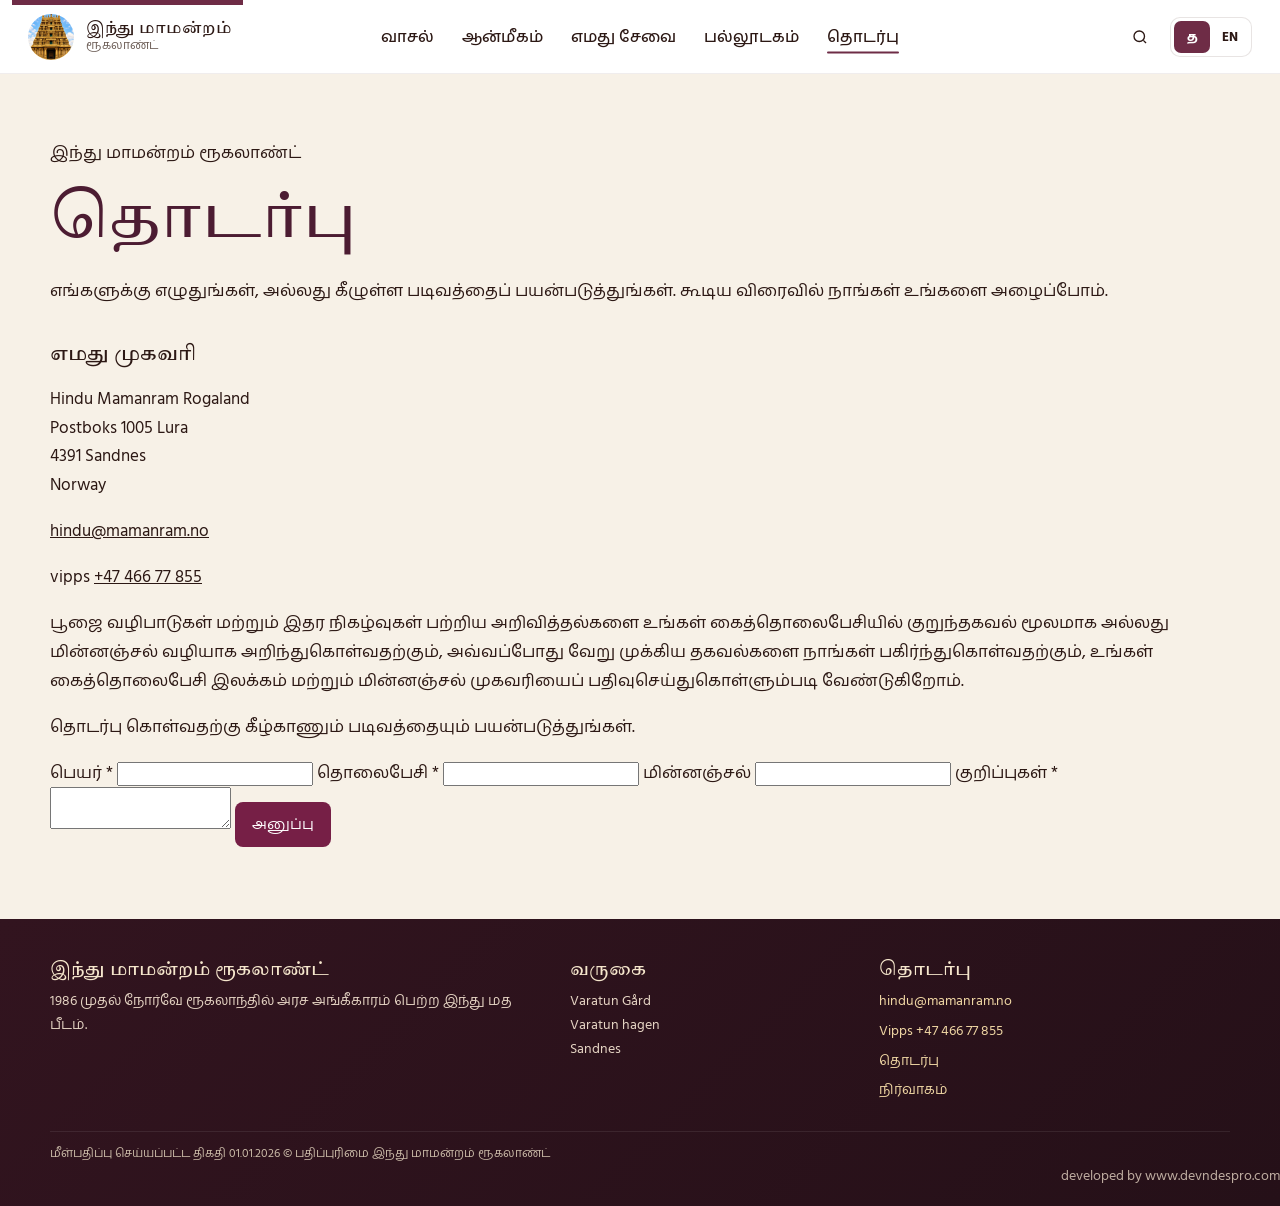
==== contact.html @ aadfe9b1 "Initial Hindu Mamanram website" ====
<!DOCTYPE html>
<html lang="ta">
<head>
  <meta charset="utf-8">
  <meta name="viewport" content="width=device-width, initial-scale=1">
  <title>தொடர்பு — இந்து மாமன்றம் ரூகலாண்ட்</title>
  <link rel="icon" href="assets/favicon.svg" type="image/svg+xml">
  <link rel="preconnect" href="https://fonts.googleapis.com">
  <link rel="preconnect" href="https://fonts.gstatic.com" crossorigin>
  <link href="https://fonts.googleapis.com/css2?family=Cormorant+Garamond:wght@500;600&family=Hind+Madurai:wght@400;500;600&family=Tiro+Tamil&display=swap" rel="stylesheet">
  <link rel="stylesheet" href="css/styles.css">
</head>
<body data-page="contact" data-title-ta="தொடர்பு — இந்து மாமன்றம் ரூகலாண்ட்" data-title-en="Contact — Hindu Mamanram Rogaland">
  <header id="site-header"></header>
  <main id="main">
    <div class="wrap page-hero">
      <p class="eyebrow" data-i18n="contact.eyebrow">இந்து மாமன்றம் ரூகலாண்ட்</p>
      <h1 data-i18n="contact.title">தொடர்பு</h1>
      <p class="lede" data-i18n="contact.lead">எங்களுக்கு எழுதுங்கள், அல்லது கீழுள்ள படிவத்தைப் பயன்படுத்துங்கள். கூடிய விரைவில் நாங்கள் உங்களை அழைப்போம்.</p>
    </div>
    <div class="wrap page-body">
      <div class="grid-2">
        <div>
          <article class="card">
            <h3 data-i18n="contact.address">எமது முகவரி</h3>
            <p>Hindu Mamanram Rogaland<br>Postboks 1005 Lura<br>4391 Sandnes<br>Norway</p>
            <p><a href="mailto:hindu@mamanram.no">hindu@mamanram.no</a></p>
            <p class="vipps-pay">
              <span class="vipps-logo" aria-hidden="true">vipps</span>
              <a class="vipps-num" href="tel:+4746677855">+47 466 77 855</a>
            </p>
          </article>
          <p data-i18n="contact.note">பூஜை வழிபாடுகள் மற்றும் இதர நிகழ்வுகள் பற்றிய அறிவித்தல்களை உங்கள் கைத்தொலைபேசியில் குறுந்தகவல் மூலமாக அல்லது மின்னஞ்சல் வழியாக அறிந்துகொள்வதற்கும், அவ்வப்போது வேறு முக்கிய தகவல்களை நாங்கள் பகிர்ந்துகொள்வதற்கும், உங்கள் கைத்தொலைபேசி இலக்கம் மற்றும் மின்னஞ்சல் முகவரியைப் பதிவுசெய்துகொள்ளும்படி வேண்டுகிறோம்.</p>
        </div>
        <div>
          <form class="contact-form" id="contact-form">
            <p data-i18n="contact.form">தொடர்பு கொள்வதற்கு கீழ்காணும் படிவத்தையும் பயன்படுத்துங்கள்.</p>
            <label for="c-name"><span data-i18n="contact.name">பெயர்</span> <span class="req">*</span></label>
            <input id="c-name" name="entry.1771416670" required autocomplete="name">
            <label for="c-phone"><span data-i18n="contact.phone">தொலைபேசி</span> <span class="req">*</span></label>
            <input id="c-phone" name="entry.1955140266" type="tel" required autocomplete="tel">
            <label for="c-email"><span data-i18n="contact.email">மின்னஞ்சல்</span></label>
            <input id="c-email" name="entry.661581145" type="email" autocomplete="email">
            <label for="c-remarks"><span data-i18n="contact.remarks">குறிப்புகள்</span> <span class="req">*</span></label>
            <textarea id="c-remarks" name="entry.252900192" required></textarea>
            <button class="btn btn-primary" type="submit"><span data-i18n="contact.send">அனுப்பு</span></button>
            <p class="form-ok" id="form-ok" hidden data-i18n="contact.sent">உங்கள் செய்தி அனுப்பப்பட்டது. கூடிய விரைவில் நாங்கள் உங்களை அழைப்போம்.</p>
          </form>
        </div>
      </div>
    </div>
  </main>
  <footer id="site-footer"></footer>
  <script src="js/main.js"></script>
  <script>
    document.getElementById("contact-form").addEventListener("submit", function (event) {
      event.preventDefault();
      const form = event.currentTarget;
      const body = new FormData(form);
      fetch("https://docs.google.com/forms/d/e/1FAIpQLScVyUdkLOhVoB86YdDqk-hXfXz9TtaJqx6OmEXotbgEmanQEQ/formResponse", {
        method: "POST",
        mode: "no-cors",
        body: body
      }).then(function () {
        form.reset();
        document.getElementById("form-ok").hidden = false;
      });
    });
  </script>
</body>
</html>
---- css/styles.css ----
:root {
  --cream: #f7f1e7;
  --cream-deep: #ebe3d4;
  --paper: #fffdf8;
  --ink: #2c1814;
  --muted: #6a5b54;
  --maroon: #6e2c46;
  --maroon-deep: #4c1c32;
  --gold: #c6a15a;
  --gold-soft: #ead7a4;
  --line: rgba(68, 36, 28, 0.12);
  --shadow: 0 28px 70px rgba(62, 22, 40, 0.16);
  --header: 74px;
  --serif: "Tiro Tamil", "Nirmala UI", serif;
  --sans: "Hind Madurai", "Nirmala UI", "Segoe UI", sans-serif;
  --latin: "Cormorant Garamond", Georgia, serif;
  --max: 1180px;
}
* { box-sizing: border-box; }
html { scroll-behavior: smooth; }
body {
  margin: 0;
  color: var(--ink);
  background: var(--cream);
  font-family: var(--sans);
  font-size: 17px;
  line-height: 1.7;
}
img, svg { display: block; max-width: 100%; }
a { color: inherit; }
button, input, textarea, select { font-family: inherit; }
.skip { position: absolute; left: 12px; top: -40px; background: var(--maroon); color: #fff; padding: 8px 12px; z-index: 20; }
.skip:focus { top: 12px; }
.site-header {
  position: sticky;
  top: 0;
  z-index: 30;
  height: var(--header);
  display: flex;
  align-items: center;
  justify-content: space-between;
  gap: 20px;
  padding: 0 28px;
  background: #fff;
  border-bottom: 1px solid rgba(68, 36, 28, 0.08);
}
.brand { display: flex; align-items: center; gap: 12px; text-decoration: none; min-width: 180px; }
.brand-mark { width: 46px; height: 46px; flex: 0 0 46px; border-radius: 50%; object-fit: cover; object-position: center; }
.brand-text { display: flex; flex-direction: column; line-height: 1.15; }
.brand-text strong { font-family: var(--serif); font-size: 16px; font-weight: 400; }
.brand-text small { color: var(--muted); font-size: 12px; }
.nav {
  position: absolute;
  left: 50%;
  top: 50%;
  transform: translate(-50%, -50%);
  display: flex;
  align-items: center;
  gap: 4px;
}
.nav-item { position: relative; }
.nav-link, .nav-parent {
  appearance: none;
  border: 0;
  background: transparent;
  color: var(--ink);
  text-decoration: none;
  font-size: 15.5px;
  font-weight: 500;
  padding: 10px 12px;
  cursor: pointer;
  position: relative;
  white-space: nowrap;
}
.nav-link.is-active::after, .nav-parent.is-active::after {
  content: "";
  position: absolute;
  left: 12px;
  right: 12px;
  bottom: 4px;
  height: 2px;
  background: var(--maroon);
  border-radius: 2px;
}
.menu {
  display: none;
  position: absolute;
  top: calc(100% - 4px);
  left: 0;
  min-width: 220px;
  padding: 8px;
  background: #fff;
  border: 1px solid var(--line);
  border-radius: 14px;
  box-shadow: var(--shadow);
  z-index: 5;
}
.nav-item:hover .menu, .nav-item:focus-within .menu { display: block; }
.menu a, .menu span { display: block; padding: 8px 12px; border-radius: 8px; text-decoration: none; font-size: 14.5px; color: var(--ink); }
.menu a:hover { background: var(--cream-deep); }
.menu .group-label { color: var(--muted); font-size: 12px; }
.header-tools { display: flex; align-items: center; gap: 10px; }
.icon-btn, .nav-toggle, .lang button { border: 0; background: transparent; color: var(--ink); cursor: pointer; }
.icon-btn, .nav-toggle { width: 40px; height: 40px; border-radius: 10px; display: grid; place-items: center; }
.nav-toggle { display: none; }
.lang { display: flex; align-items: center; gap: 2px; padding: 3px; border: 1px solid var(--line); border-radius: 10px; background: #fff; }
.lang button { min-width: 36px; height: 32px; border-radius: 7px; font-size: 13px; font-weight: 700; }
.lang button.is-active { background: var(--maroon); color: #fff; }
.wrap { width: min(var(--max), calc(100% - 48px)); margin: 0 auto; }
h1, h2, h3 { font-family: var(--serif); font-weight: 400; line-height: 1.25; margin: 0; }
.site-footer { background: #3a1524; color: #f6efe6; padding: 42px 0 18px; }
.foot-grid { display: grid; grid-template-columns: 1.4fr 0.8fr 1fr; gap: 28px; }
.site-footer a { color: #f0d7a4; text-decoration: none; }
.site-footer h3 { font-size: 18px; margin-bottom: 8px; color: #fff; }
.site-footer p { margin: 0; color: #e6d5c4; font-size: 14px; }
.site-footer ul { list-style: none; margin: 0; padding: 0; }
.site-footer li { margin: 6px 0; font-size: 14px; }
.legal { margin-top: 22px; padding-top: 12px; border-top: 1px solid rgba(255,255,255,.08); color: #cbbba8; font-size: 12px; }
.credit { margin: 8px 0 0; text-align: right; font-size: 11px; color: rgba(240, 215, 164, .7); }
.credit a { color: inherit; }
.page-hero { padding: 48px 0 8px; }
.page-hero h1 { font-size: clamp(36px, 5vw, 60px); color: var(--maroon-deep); }
.page-body { padding: 12px 0 72px; }
.btn { display: inline-flex; align-items: center; gap: 8px; text-decoration: none; border-radius: 8px; padding: 11px 16px; border: 1px solid transparent; font-size: 15px; cursor: pointer; }
.btn-primary { background: #761f46; color: #fff; }
.btn-ghost { background: #fff; border-color: #ddd4c6; color: var(--ink); }
.text-link { color: var(--maroon); }
.desk-block { background: var(--paper); border: 1px solid var(--line); border-radius: 18px; padding: 18px; margin: 0 0 16px; }
.note { color: var(--maroon-deep); }
.search-dialog { position: fixed; inset: 0; background: rgba(32,16,22,.45); display: none; z-index: 40; }
.search-dialog.is-open { display: flex; }
@media (max-width: 980px) {
  .nav-toggle { display: grid; }
  .nav { display: none; position: absolute; transform: none; top: var(--header); left: 0; right: 0; flex-direction: column; align-items: stretch; background: #fff; padding: 8px 16px 16px; }
  .nav.is-open { display: flex; }
  .menu { position: static; box-shadow: none; display: none; }
  .nav-item.is-open .menu { display: block; }
  .foot-grid { grid-template-columns: 1fr; }
}

/* =========================================================
   HOME PAGE UX V2
   ========================================================= */

body[data-page="home"] {
  background:
    radial-gradient(
      900px 480px at 12% 5%,
      rgba(198, 161, 90, 0.12),
      transparent 65%
    ),
    #f7f1e8;
}


/* =========================================================
   HERO
   ========================================================= */

body[data-page="home"] .home-hero {
  min-height: 0;
  padding-top: 44px;
  padding-bottom: 30px;

  grid-template-columns:
    minmax(0, 1.08fr)
    minmax(340px, .92fr);

  gap: 64px;
  align-items: center;
}


/* watermark */

body[data-page="home"] .home-hero::before {
  width: 520px;
  height: 390px;

  right: 19%;
  top: 20px;

  opacity: .055;
}


/* eyebrow */

body[data-page="home"] .eyebrow {
  margin-bottom: 14px;
  font-size: 14px;
  letter-spacing: .01em;
}


/* main title */

body[data-page="home"] .hero h1 {
  max-width: 610px;

  font-size: clamp(48px, 4.5vw, 68px);
  line-height: 1.18;

  color: var(--maroon-deep);
}


/* intro text */

body[data-page="home"] .lede {
  max-width: 600px;

  margin-top: 20px;

  font-size: 17px;
  line-height: 1.75;

  color: #5c4d45;
}


/* hero buttons */

body[data-page="home"] .home-hero .actions {
  margin-top: 25px;
  gap: 12px;
}

body[data-page="home"] .home-hero .btn {
  min-height: 48px;
  padding: 11px 20px;

  border-radius: 9px;

  font-size: 15px;
  font-weight: 500;

  transition:
    transform .2s ease,
    box-shadow .2s ease,
    background .2s ease;
}

body[data-page="home"] .home-hero .btn-primary {
  box-shadow: 0 8px 20px rgba(76, 28, 50, .14);
}

body[data-page="home"] .home-hero .btn:hover {
  transform: translateY(-2px);
}


/* =========================================================
   TEMPLE / SEAL CARD
   ========================================================= */

body[data-page="home"] .seal-card {
  width: min(365px, 100%);

  padding:
    48px
    26px
    22px;

  border-radius:
    190px
    190px
    24px
    24px;

  background:
    linear-gradient(
      160deg,
      #511a31,
      #35131f
    );

  box-shadow:
    0 24px 55px rgba(62, 22, 40, .18);
}


body[data-page="home"] .seal-img {
  width: min(230px, 78%);

  border-width: 4px;

  box-shadow:
    0 8px 28px rgba(0, 0, 0, .16);
}


body[data-page="home"] .seal-card figcaption {
  margin-top: 14px;
}


body[data-page="home"] .seal-card figcaption strong {
  font-size: 17px;
}


body[data-page="home"] .seal-card figcaption span {
  margin-top: 5px;

  font-size: 12px;
  letter-spacing: .17em;
}


/* =========================================================
   STATS
   ========================================================= */

body[data-page="home"] .stats {
  gap: 14px;

  margin-top: 8px;
  margin-bottom: 14px;
}


body[data-page="home"] .stat {
  min-height: 82px;

  padding: 14px 17px;

  border-radius: 16px;

  background:
    rgba(255, 253, 248, .94);

  box-shadow:
    0 8px 24px rgba(80, 40, 20, .045);

  transition:
    transform .2s ease,
    box-shadow .2s ease;
}


body[data-page="home"] .stat:hover {
  transform: translateY(-2px);

  box-shadow:
    0 12px 28px rgba(80, 40, 20, .08);
}


body[data-page="home"] .stat-icon {
  width: 44px;
  height: 44px;

  flex-basis: 44px;

  background: #f8eee2;
  color: var(--maroon);
}


body[data-page="home"] .stat-icon svg {
  width: 21px;
  height: 21px;
}


body[data-page="home"] .stat b {
  font-size: 21px;
  line-height: 1.2;
}


body[data-page="home"] .stat > div span {
  margin-top: 3px;

  font-size: 13.5px;
}


/* =========================================================
   NEXT POOJA SECTION
   ========================================================= */

body[data-page="home"] .next-band {
  padding-top: 12px;
  padding-bottom: 38px;
}


body[data-page="home"] .next-grid {
  grid-template-columns:
    minmax(0, 1.65fr)
    minmax(270px, .75fr);

  gap: 18px;
}


/* main pooja card */

body[data-page="home"] .next-card {
  position: relative;

  grid-template-columns:
    minmax(0, 1fr)
    185px;

  gap: 10px 22px;

  min-height: 245px;

  padding: 24px;

  overflow: hidden;

  border-radius: 20px;

  background: #fffdf9;

  box-shadow:
    0 12px 32px rgba(80, 40, 20, .06);
}


/* label */

body[data-page="home"] .next-card > .kicker {
  display: flex;
  align-items: center;

  gap: 8px;

  margin-bottom: 2px;

  font-family: var(--sans);

  font-size: 14px;
  font-weight: 600;

  letter-spacing: 0;
  text-transform: none;
}


body[data-page="home"] .next-card > .kicker::before {
  content: "▣";

  font-size: 13px;

  color: var(--maroon);
}


/* pooja content */

body[data-page="home"] .next-main {
  align-items: stretch;

  gap: 20px;
}


/* date box */

body[data-page="home"] .next-when {
  min-width: 100px;

  padding: 13px 12px;

  align-self: center;

  text-align: center;

  border-radius: 12px;

  background:
    linear-gradient(
      180deg,
      #fbf1df,
      #f6ead6
    );
}


body[data-page="home"] .next-when b {
  font-size: 46px;
  line-height: 1;

  color: #a36d21;
}


body[data-page="home"] .next-when span {
  margin-top: 5px;

  font-size: 15px;
}


body[data-page="home"] .next-when small {
  margin-top: 3px;

  font-size: 14px;

  color: #5e514a;
}


/* pooja name */

body[data-page="home"] .next-card h2 {
  margin-top: 4px;

  font-size: clamp(26px, 2.4vw, 32px);
  line-height: 1.3;

  color: var(--maroon-deep);
}


/* sponsor */

body[data-page="home"] .next-sponsor {
  display: inline-flex;

  margin-top: 9px;

  padding: 5px 11px;

  border-radius: 999px;

  background: #fbf1e3;

  color: #7d5727;

  font-size: 13.5px;
}


/* meta */

body[data-page="home"] .next-meta {
  margin-top: 10px;

  gap: 10px 18px;

  font-size: 13.5px;

  color: #62534c;
}


body[data-page="home"] .next-meta span {
  display: inline-flex;
  align-items: center;
  gap: 5px;
}


/* small dots before time/location */

body[data-page="home"] .next-meta span::before {
  content: "";

  width: 7px;
  height: 7px;

  border-radius: 50%;

  background: var(--maroon);
}


/* image */

body[data-page="home"] .next-photo {
  width: 185px;
  height: 168px;

  border-radius: 15px;

  box-shadow:
    0 8px 22px rgba(60, 30, 20, .10);
}


/* CTA */

body[data-page="home"] .next-card > .btn {
  justify-self: start;

  margin-top: 5px;

  padding: 9px 16px;

  font-size: 14px;
}


/* =========================================================
   VENUE CARD
   ========================================================= */

body[data-page="home"] .place-card {
  display: flex;
  flex-direction: column;

  padding: 25px;

  border-radius: 20px;

  background: #fffdf9;

  box-shadow:
    0 12px 32px rgba(80, 40, 20, .055);
}


body[data-page="home"] .place-card h3 {
  position: relative;

  padding-left: 30px;

  margin-bottom: 12px;

  font-size: 23px;

  color: var(--maroon-deep);
}


body[data-page="home"] .place-card h3::before {
  content: "●";

  position: absolute;

  left: 4px;
  top: 4px;

  color: var(--maroon);

  font-size: 15px;
}


body[data-page="home"] .place-card p {
  font-size: 14.5px;
  line-height: 1.65;
}


body[data-page="home"] .place-address {
  margin-top: auto !important;

  padding-top: 5px;

  font-weight: 500;

  color: #4e4039 !important;
}


body[data-page="home"] .place-card > a {
  display: inline-flex;
  align-items: center;
  justify-content: center;

  min-height: 42px;

  margin-top: 12px;

  padding: 9px 15px;

  border-radius: 9px;

  background: var(--maroon);

  color: white;

  transition:
    background .2s ease,
    transform .2s ease;
}


body[data-page="home"] .place-card > a:hover {
  background: var(--maroon-deep);

  transform: translateY(-2px);
}


/* =========================================================
   ABOUT
   ========================================================= */

body[data-page="home"] .about-home {
  padding-top: 45px;
  padding-bottom: 60px;
}


body[data-page="home"] .about-home .kicker {
  margin-bottom: 5px;
}


body[data-page="home"] .about-home h2 {
  max-width: 800px;

  font-size: clamp(38px, 4vw, 52px);

  line-height: 1.25;
}


body[data-page="home"] .about-copy {
  max-width: 820px;

  margin-top: 18px;

  font-size: 16.5px;
  line-height: 1.8;
}


body[data-page="home"] .about-home .wrap::after {
  width: 310px;
  height: 250px;

  top: 25px;

  opacity: .075;
}


/* =========================================================
   SERVICE CARDS
   ========================================================= */

body[data-page="home"] .grid-3 {
  gap: 20px;

  margin-top: 32px;
}


body[data-page="home"] .card {
  position: relative;

  min-height: 250px;

  padding: 25px 24px 22px;

  border-radius: 18px;

  background: rgba(255, 253, 248, .96);

  transition:
    transform .22s ease,
    box-shadow .22s ease,
    border-color .22s ease;
}


body[data-page="home"] .card:hover {
  transform: translateY(-4px);

  border-color:
    rgba(110, 44, 70, .18);

  box-shadow:
    0 16px 36px rgba(70, 40, 30, .08);
}


body[data-page="home"] .card-icon {
  width: 44px;
  height: 44px;

  margin-bottom: 12px;

  border-radius: 50%;

  background: #f7eddf;

  color: #a57429;
}


body[data-page="home"] .card-icon svg {
  width: 25px;
  height: 25px;
}


body[data-page="home"] .card h3 {
  margin-bottom: 10px;

  font-size: 25px;

  color: var(--maroon-deep);
}


body[data-page="home"] .card p {
  font-size: 15px;
  line-height: 1.7;
}


body[data-page="home"] .card a.more {
  margin-top: 16px;

  font-size: 14px;
}


body[data-page="home"] .card a.more::after {
  content: " →";

  transition: margin-left .2s ease;
}


body[data-page="home"] .card:hover a.more::after {
  margin-left: 5px;
}


/* =========================================================
   MEMBERSHIP / VIPPS
   ========================================================= */

body[data-page="home"] #membership {
  padding-top: 10px;
  padding-bottom: 68px;
}


body[data-page="home"] .vipps {
  display: grid;

  grid-template-columns:
    minmax(0, 1.6fr)
    minmax(230px, .65fr);

  gap: 42px;

  padding: 30px 32px;

  border-radius: 20px;

  background: #fffdf9;

  box-shadow:
    0 12px 32px rgba(80, 40, 20, .045);
}


body[data-page="home"] .vipps h2 {
  font-size: clamp(34px, 4vw, 46px);
}


body[data-page="home"] .vipps > div:first-child > p:not(.kicker) {
  max-width: 690px;

  margin-top: 12px;

  color: #51433d;

  font-size: 16px;
}


body[data-page="home"] .vipps-pay {
  position: relative;

  flex: none;

  width: 100%;

  padding-left: 34px;

  border-left:
    1px solid var(--line);
}


body[data-page="home"] .vipps-pay p {
  max-width: 230px;

  font-size: 14.5px;
  line-height: 1.6;
}


body[data-page="home"] .vipps-logo {
  height: 38px;

  padding:
    0
    15px
    1px;

  font-size: 21px;
}


body[data-page="home"] .vipps-num {
  font-size: 25px;
  font-weight: 700;
}


/* =========================================================
   FOOTER
   ========================================================= */

body[data-page="home"] + .site-footer,
.site-footer {
  padding-top: 40px;

  background:
    linear-gradient(
      135deg,
      #32141f,
      #251018
    );
}


.site-footer h3 {
  color: #f5e6cc;

  font-size: 18px;
}


.site-footer a {
  transition: color .2s ease;
}


.site-footer a:hover {
  color: white;
}


.credit {
  font-size: 10px;

  opacity: .8;
}


/* =========================================================
   TABLET
   ========================================================= */

@media (max-width: 980px) {

  body[data-page="home"] .home-hero {
    grid-template-columns: 1fr;

    gap: 35px;

    padding-top: 36px;
  }


  body[data-page="home"] .hero h1 {
    font-size: clamp(44px, 8vw, 62px);
  }


  body[data-page="home"] .seal-card {
    justify-self: center;

    width: min(340px, 100%);
  }


  body[data-page="home"] .stats {
    grid-template-columns:
      repeat(2, 1fr);
  }


  body[data-page="home"] .next-grid {
    grid-template-columns: 1fr;
  }


  body[data-page="home"] .next-card {
    grid-template-columns:
      minmax(0, 1fr)
      180px;
  }


  body[data-page="home"] .grid-3 {
    grid-template-columns: 1fr;
  }


  body[data-page="home"] .card {
    min-height: auto;
  }


  body[data-page="home"] .vipps {
    grid-template-columns: 1fr;
  }


  body[data-page="home"] .vipps-pay {
    padding:
      22px
      0
      0;

    border-left: 0;

    border-top:
      1px solid var(--line);
  }

}


/* =========================================================
   MOBILE
   ========================================================= */

@media (max-width: 640px) {

  body[data-page="home"] .home-hero {
    padding-top: 26px;
    padding-bottom: 24px;
  }


  body[data-page="home"] .hero h1 {
    font-size: 42px;
  }


  body[data-page="home"] .lede {
    font-size: 16px;
  }


  body[data-page="home"] .home-hero .actions {
    flex-direction: column;
  }


  body[data-page="home"] .home-hero .btn {
    justify-content: center;

    width: 100%;
  }


  body[data-page="home"] .seal-card {
    width: 290px;

    padding:
      40px
      20px
      20px;
  }


  body[data-page="home"] .seal-img {
    width: 190px;
  }


  body[data-page="home"] .stats {
    grid-template-columns: 1fr;
  }


  body[data-page="home"] .stat {
    min-height: 70px;
  }


  body[data-page="home"] .next-card {
    display: flex;
    flex-direction: column;

    padding: 20px;
  }


  body[data-page="home"] .next-main {
    width: 100%;

    align-items: center;
  }


  body[data-page="home"] .next-when {
    min-width: 86px;
  }


  body[data-page="home"] .next-when b {
    font-size: 40px;
  }


  body[data-page="home"] .next-card h2 {
    font-size: 24px;
  }


  body[data-page="home"] .next-photo {
    order: 3;

    width: 100%;
    height: 180px;

    margin-top: 10px;
  }


  body[data-page="home"] .next-card > .btn {
    order: 4;

    width: 100%;

    justify-content: center;

    margin-top: 5px;
  }


  body[data-page="home"] .place-card {
    padding: 21px;
  }


  body[data-page="home"] .about-home {
    padding-top: 35px;
  }


  body[data-page="home"] .about-home h2 {
    font-size: 36px;
  }


  body[data-page="home"] .about-copy {
    font-size: 15.5px;
  }


  body[data-page="home"] .grid-3 {
    margin-top: 24px;
  }


  body[data-page="home"] .vipps {
    padding: 24px 20px;

    gap: 24px;
  }


  body[data-page="home"] .vipps-num {
    font-size: 23px;
  }

}
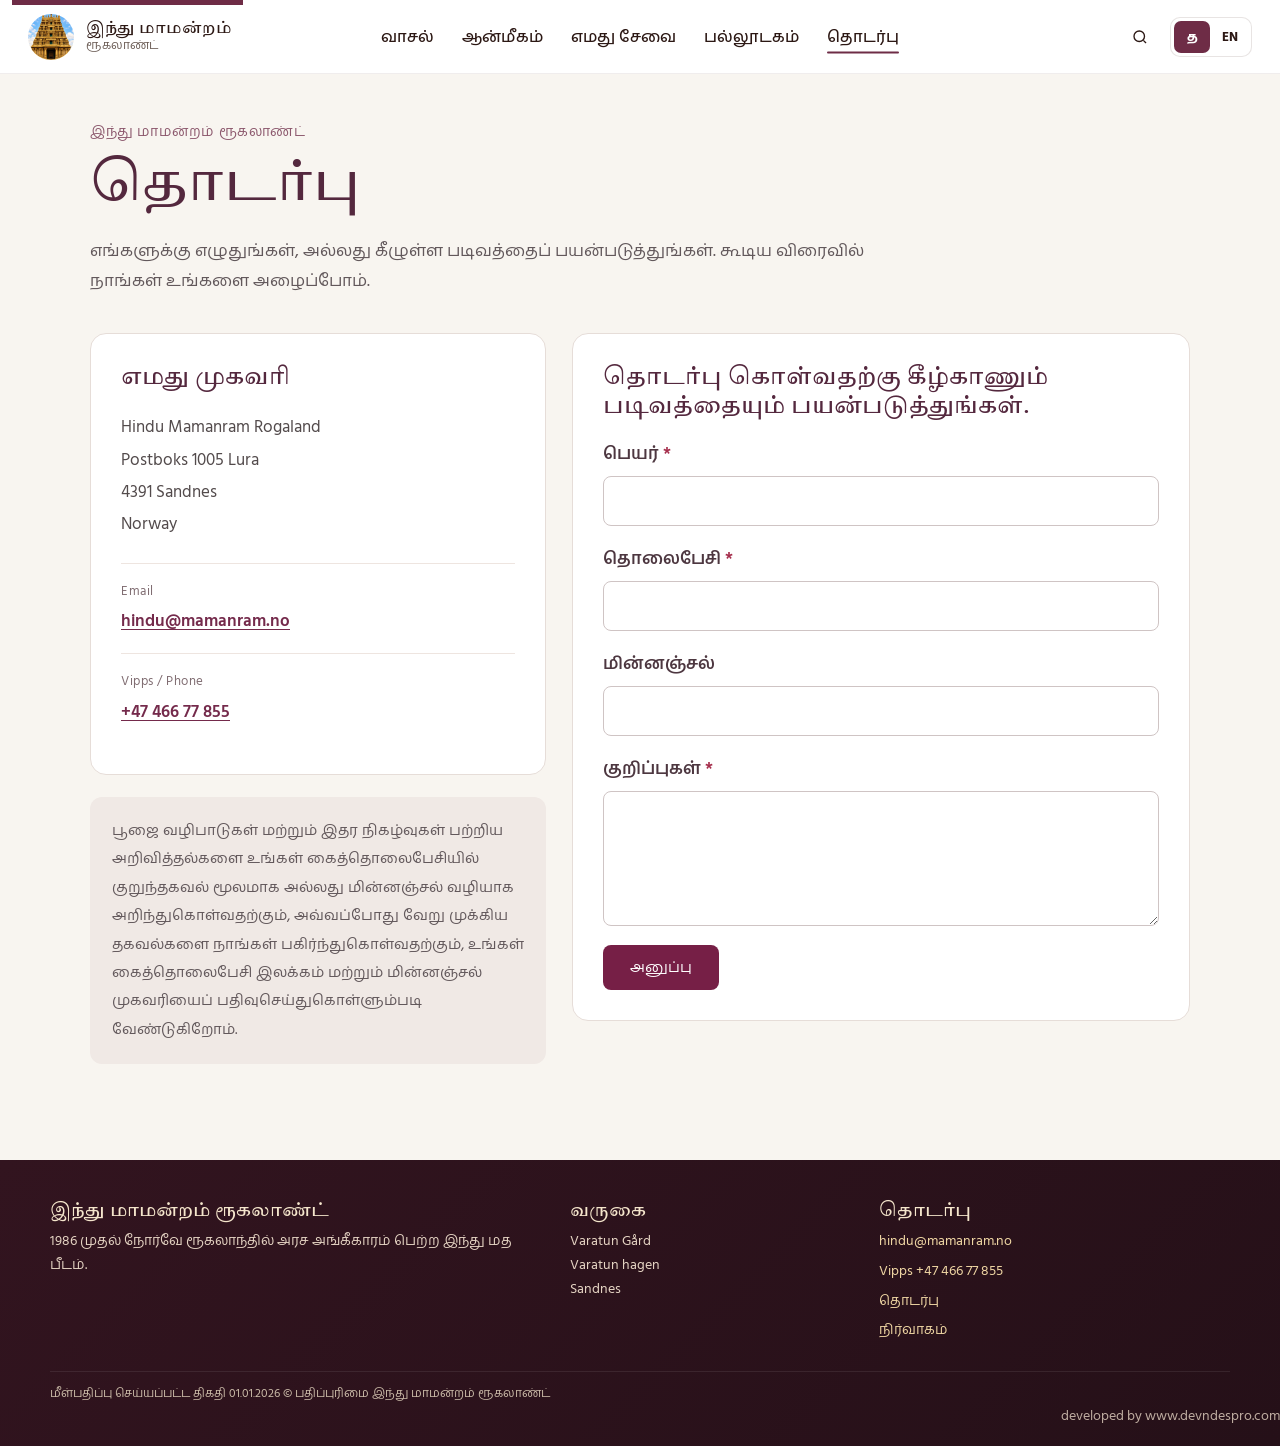
==== commit b45c55b3: "Redesign contact page with responsive details and accessible form" ====
--- a/contact.html
+++ b/contact.html
@@ -9,32 +9,62 @@
   <link rel="preconnect" href="https://fonts.gstatic.com" crossorigin>
   <link href="https://fonts.googleapis.com/css2?family=Cormorant+Garamond:wght@500;600&family=Hind+Madurai:wght@400;500;600&family=Tiro+Tamil&display=swap" rel="stylesheet">
   <link rel="stylesheet" href="css/styles.css">
+  <style>
+    .contact-page{background:#f8f5f0;padding:46px 0 80px}
+    .contact-shell{max-width:1100px;margin:0 auto}
+    .contact-intro{max-width:780px;margin-bottom:36px}
+    .contact-intro .eyebrow{color:#8b576c;font-size:.86rem;letter-spacing:.04em;margin:0 0 10px}
+    .contact-intro h1{color:#54283e;font-size:clamp(2.2rem,4.2vw,3.3rem);line-height:1.3;margin:0 0 15px}
+    .contact-intro .lede{color:#62585b;font-size:1.05rem;line-height:1.8;margin:0}
+    .contact-layout{display:grid;grid-template-columns:minmax(0,.85fr) minmax(0,1.15fr);gap:26px;align-items:start}
+    .contact-details,.contact-message{background:#fff;border:1px solid #e6ddd8;border-radius:16px;padding:30px;min-width:0}
+    .contact-details h2,.contact-message h2{color:#54283e;font-size:1.45rem;margin:0 0 18px}
+    .contact-details address{font-style:normal;color:#534b4c;line-height:1.9;margin-bottom:22px}
+    .contact-method{padding:17px 0;border-top:1px solid #eee5e0}
+    .contact-method-label{font-size:.8rem;letter-spacing:.04em;color:#806d72;margin:0 0 5px}
+    .contact-method a{color:#742a4b;overflow-wrap:anywhere;font-weight:600;text-decoration:underline;text-underline-offset:3px}
+    .contact-note{margin-top:22px;padding:20px 22px;background:#f0e9e5;border-radius:12px;color:#62585b;line-height:1.85;font-size:.96rem}
+    .contact-form{display:grid!important;grid-template-columns:1fr!important;gap:0!important;align-items:stretch!important;margin:0!important;width:100%!important}
+    .contact-form>p:first-child{color:#62585b;line-height:1.75;margin:0 0 22px}
+    .contact-form label{display:block!important;margin:0 0 7px!important;font-weight:600;color:#4d3740}
+    .contact-form input,.contact-form textarea{display:block!important;width:100%!important;min-width:0!important;max-width:100%!important;box-sizing:border-box!important;margin:0 0 19px!important;padding:12px 14px!important;border:1px solid #cfc4c4!important;border-radius:8px!important;background:#fff!important;color:#352d31!important;font:inherit!important;font-size:1rem!important;line-height:1.5!important}
+    .contact-form textarea{min-height:135px!important;resize:vertical!important}
+    .contact-form input:focus-visible,.contact-form textarea:focus-visible{outline:2px solid #8b4663!important;outline-offset:2px}
+    .contact-form button{justify-self:start;min-height:44px;padding:11px 26px;cursor:pointer}
+    .contact-form .form-ok{margin:16px 0 0;color:#345e45;line-height:1.6}
+    .contact-form .req{color:#a52e4c}
+    @media(max-width:800px){.contact-page{padding:30px 0 55px}.contact-layout{grid-template-columns:1fr;gap:18px}.contact-details,.contact-message{padding:23px}.contact-intro{margin-bottom:26px}}
+    @media(max-width:440px){.contact-details,.contact-message{padding:19px}.contact-form button{width:100%;justify-self:stretch}}
+  </style>
 </head>
 <body data-page="contact" data-title-ta="தொடர்பு — இந்து மாமன்றம் ரூகலாண்ட்" data-title-en="Contact — Hindu Mamanram Rogaland">
   <header id="site-header"></header>
-  <main id="main">
-    <div class="wrap page-hero">
-      <p class="eyebrow" data-i18n="contact.eyebrow">இந்து மாமன்றம் ரூகலாண்ட்</p>
-      <h1 data-i18n="contact.title">தொடர்பு</h1>
-      <p class="lede" data-i18n="contact.lead">எங்களுக்கு எழுதுங்கள், அல்லது கீழுள்ள படிவத்தைப் பயன்படுத்துங்கள். கூடிய விரைவில் நாங்கள் உங்களை அழைப்போம்.</p>
-    </div>
-    <div class="wrap page-body">
-      <div class="grid-2">
-        <div>
-          <article class="card">
-            <h3 data-i18n="contact.address">எமது முகவரி</h3>
-            <p>Hindu Mamanram Rogaland<br>Postboks 1005 Lura<br>4391 Sandnes<br>Norway</p>
-            <p><a href="mailto:hindu@mamanram.no">hindu@mamanram.no</a></p>
-            <p class="vipps-pay">
-              <span class="vipps-logo" aria-hidden="true">vipps</span>
-              <a class="vipps-num" href="tel:+4746677855">+47 466 77 855</a>
-            </p>
-          </article>
-          <p data-i18n="contact.note">பூஜை வழிபாடுகள் மற்றும் இதர நிகழ்வுகள் பற்றிய அறிவித்தல்களை உங்கள் கைத்தொலைபேசியில் குறுந்தகவல் மூலமாக அல்லது மின்னஞ்சல் வழியாக அறிந்துகொள்வதற்கும், அவ்வப்போது வேறு முக்கிய தகவல்களை நாங்கள் பகிர்ந்துகொள்வதற்கும், உங்கள் கைத்தொலைபேசி இலக்கம் மற்றும் மின்னஞ்சல் முகவரியைப் பதிவுசெய்துகொள்ளும்படி வேண்டுகிறோம்.</p>
-        </div>
-        <div>
+  <main id="main" class="contact-page">
+    <div class="wrap contact-shell">
+      <header class="contact-intro">
+        <p class="eyebrow" data-i18n="contact.eyebrow">இந்து மாமன்றம் ரூகலாண்ட்</p>
+        <h1 data-i18n="contact.title">தொடர்பு</h1>
+        <p class="lede" data-i18n="contact.lead">எங்களுக்கு எழுதுங்கள், அல்லது கீழுள்ள படிவத்தைப் பயன்படுத்துங்கள். கூடிய விரைவில் நாங்கள் உங்களை அழைப்போம்.</p>
+      </header>
+      <div class="contact-layout">
+        <section aria-labelledby="contact-address-title">
+          <div class="contact-details">
+            <h2 id="contact-address-title" data-i18n="contact.address">எமது முகவரி</h2>
+            <address>Hindu Mamanram Rogaland<br>Postboks 1005 Lura<br>4391 Sandnes<br>Norway</address>
+            <div class="contact-method">
+              <p class="contact-method-label">Email</p>
+              <a href="mailto:hindu@mamanram.no">hindu@mamanram.no</a>
+            </div>
+            <div class="contact-method">
+              <p class="contact-method-label">Vipps / Phone</p>
+              <a href="tel:+4746677855">+47 466 77 855</a>
+            </div>
+          </div>
+          <p class="contact-note" data-i18n="contact.note">பூஜை வழிபாடுகள் மற்றும் இதர நிகழ்வுகள் பற்றிய அறிவித்தல்களை உங்கள் கைத்தொலைபேசியில் குறுந்தகவல் மூலமாக அல்லது மின்னஞ்சல் வழியாக அறிந்துகொள்வதற்கும், அவ்வப்போது வேறு முக்கிய தகவல்களை நாங்கள் பகிர்ந்துகொள்வதற்கும், உங்கள் கைத்தொலைபேசி இலக்கம் மற்றும் மின்னஞ்சல் முகவரியைப் பதிவுசெய்துகொள்ளும்படி வேண்டுகிறோம்.</p>
+        </section>
+        <section class="contact-message" aria-labelledby="contact-message-title">
+          <h2 id="contact-message-title" data-i18n="contact.form">தொடர்பு கொள்வதற்கு கீழ்காணும் படிவத்தையும் பயன்படுத்துங்கள்.</h2>
           <form class="contact-form" id="contact-form">
-            <p data-i18n="contact.form">தொடர்பு கொள்வதற்கு கீழ்காணும் படிவத்தையும் பயன்படுத்துங்கள்.</p>
             <label for="c-name"><span data-i18n="contact.name">பெயர்</span> <span class="req">*</span></label>
             <input id="c-name" name="entry.1771416670" required autocomplete="name">
             <label for="c-phone"><span data-i18n="contact.phone">தொலைபேசி</span> <span class="req">*</span></label>
@@ -46,7 +76,7 @@
             <button class="btn btn-primary" type="submit"><span data-i18n="contact.send">அனுப்பு</span></button>
             <p class="form-ok" id="form-ok" hidden data-i18n="contact.sent">உங்கள் செய்தி அனுப்பப்பட்டது. கூடிய விரைவில் நாங்கள் உங்களை அழைப்போம்.</p>
           </form>
-        </div>
+        </section>
       </div>
     </div>
   </main>
--- a/css/styles.css
+++ b/css/styles.css
@@ -118,6 +118,18 @@
 .legal { margin-top: 22px; padding-top: 12px; border-top: 1px solid rgba(255,255,255,.08); color: #cbbba8; font-size: 12px; }
 .credit { margin: 8px 0 0; text-align: right; font-size: 11px; color: rgba(240, 215, 164, .7); }
 .credit a { color: inherit; }
+.footer-bottom-row {
+  margin-top: 22px;
+  padding-top: 12px;
+  border-top: 1px solid rgba(255,255,255,.08);
+
+  display: flex;
+  justify-content: space-between;
+  align-items: center;
+  gap: 16px;
+
+  flex-wrap: wrap;
+}
 .page-hero { padding: 48px 0 8px; }
 .page-hero h1 { font-size: clamp(36px, 5vw, 60px); color: var(--maroon-deep); }
 .page-body { padding: 12px 0 72px; }
@@ -136,781 +148,15 @@
   .menu { position: static; box-shadow: none; display: none; }
   .nav-item.is-open .menu { display: block; }
   .foot-grid { grid-template-columns: 1fr; }
-}
-
-/* =========================================================
-   HOME PAGE UX V2
-   ========================================================= */
-
-body[data-page="home"] {
-  background:
-    radial-gradient(
-      900px 480px at 12% 5%,
-      rgba(198, 161, 90, 0.12),
-      transparent 65%
-    ),
-    #f7f1e8;
-}
-
-
-/* =========================================================
-   HERO
-   ========================================================= */
-
-body[data-page="home"] .home-hero {
-  min-height: 0;
-  padding-top: 44px;
-  padding-bottom: 30px;
-
-  grid-template-columns:
-    minmax(0, 1.08fr)
-    minmax(340px, .92fr);
-
-  gap: 64px;
-  align-items: center;
-}
-
-
-/* watermark */
-
-body[data-page="home"] .home-hero::before {
-  width: 520px;
-  height: 390px;
-
-  right: 19%;
-  top: 20px;
-
-  opacity: .055;
-}
-
-
-/* eyebrow */
-
-body[data-page="home"] .eyebrow {
-  margin-bottom: 14px;
-  font-size: 14px;
-  letter-spacing: .01em;
-}
-
-
-/* main title */
-
-body[data-page="home"] .hero h1 {
-  max-width: 610px;
-
-  font-size: clamp(48px, 4.5vw, 68px);
-  line-height: 1.18;
-
-  color: var(--maroon-deep);
-}
-
-
-/* intro text */
-
-body[data-page="home"] .lede {
-  max-width: 600px;
-
-  margin-top: 20px;
-
-  font-size: 17px;
-  line-height: 1.75;
-
-  color: #5c4d45;
-}
-
-
-/* hero buttons */
-
-body[data-page="home"] .home-hero .actions {
-  margin-top: 25px;
-  gap: 12px;
-}
-
-body[data-page="home"] .home-hero .btn {
-  min-height: 48px;
-  padding: 11px 20px;
-
-  border-radius: 9px;
-
-  font-size: 15px;
-  font-weight: 500;
-
-  transition:
-    transform .2s ease,
-    box-shadow .2s ease,
-    background .2s ease;
-}
-
-body[data-page="home"] .home-hero .btn-primary {
-  box-shadow: 0 8px 20px rgba(76, 28, 50, .14);
-}
-
-body[data-page="home"] .home-hero .btn:hover {
-  transform: translateY(-2px);
-}
-
-
-/* =========================================================
-   TEMPLE / SEAL CARD
-   ========================================================= */
-
-body[data-page="home"] .seal-card {
-  width: min(365px, 100%);
-
-  padding:
-    48px
-    26px
-    22px;
-
-  border-radius:
-    190px
-    190px
-    24px
-    24px;
-
-  background:
-    linear-gradient(
-      160deg,
-      #511a31,
-      #35131f
-    );
-
-  box-shadow:
-    0 24px 55px rgba(62, 22, 40, .18);
-}
-
-
-body[data-page="home"] .seal-img {
-  width: min(230px, 78%);
-
-  border-width: 4px;
-
-  box-shadow:
-    0 8px 28px rgba(0, 0, 0, .16);
-}
-
-
-body[data-page="home"] .seal-card figcaption {
-  margin-top: 14px;
-}
-
-
-body[data-page="home"] .seal-card figcaption strong {
-  font-size: 17px;
-}
-
-
-body[data-page="home"] .seal-card figcaption span {
-  margin-top: 5px;
-
-  font-size: 12px;
-  letter-spacing: .17em;
-}
-
-
-/* =========================================================
-   STATS
-   ========================================================= */
-
-body[data-page="home"] .stats {
-  gap: 14px;
-
-  margin-top: 8px;
-  margin-bottom: 14px;
-}
-
-
-body[data-page="home"] .stat {
-  min-height: 82px;
-
-  padding: 14px 17px;
-
-  border-radius: 16px;
-
-  background:
-    rgba(255, 253, 248, .94);
-
-  box-shadow:
-    0 8px 24px rgba(80, 40, 20, .045);
-
-  transition:
-    transform .2s ease,
-    box-shadow .2s ease;
-}
-
-
-body[data-page="home"] .stat:hover {
-  transform: translateY(-2px);
-
-  box-shadow:
-    0 12px 28px rgba(80, 40, 20, .08);
-}
-
-
-body[data-page="home"] .stat-icon {
-  width: 44px;
-  height: 44px;
-
-  flex-basis: 44px;
-
-  background: #f8eee2;
-  color: var(--maroon);
-}
-
-
-body[data-page="home"] .stat-icon svg {
-  width: 21px;
-  height: 21px;
-}
-
-
-body[data-page="home"] .stat b {
-  font-size: 21px;
-  line-height: 1.2;
-}
-
-
-body[data-page="home"] .stat > div span {
-  margin-top: 3px;
-
-  font-size: 13.5px;
-}
-
-
-/* =========================================================
-   NEXT POOJA SECTION
-   ========================================================= */
-
-body[data-page="home"] .next-band {
-  padding-top: 12px;
-  padding-bottom: 38px;
-}
-
-
-body[data-page="home"] .next-grid {
-  grid-template-columns:
-    minmax(0, 1.65fr)
-    minmax(270px, .75fr);
-
-  gap: 18px;
-}
-
-
-/* main pooja card */
-
-body[data-page="home"] .next-card {
-  position: relative;
-
-  grid-template-columns:
-    minmax(0, 1fr)
-    185px;
-
-  gap: 10px 22px;
-
-  min-height: 245px;
-
-  padding: 24px;
-
-  overflow: hidden;
-
-  border-radius: 20px;
-
-  background: #fffdf9;
-
-  box-shadow:
-    0 12px 32px rgba(80, 40, 20, .06);
-}
-
-
-/* label */
-
-body[data-page="home"] .next-card > .kicker {
-  display: flex;
-  align-items: center;
-
-  gap: 8px;
-
-  margin-bottom: 2px;
-
-  font-family: var(--sans);
-
-  font-size: 14px;
-  font-weight: 600;
-
-  letter-spacing: 0;
-  text-transform: none;
-}
-
-
-body[data-page="home"] .next-card > .kicker::before {
-  content: "▣";
-
-  font-size: 13px;
-
-  color: var(--maroon);
-}
-
-
-/* pooja content */
-
-body[data-page="home"] .next-main {
-  align-items: stretch;
-
-  gap: 20px;
-}
-
-
-/* date box */
-
-body[data-page="home"] .next-when {
-  min-width: 100px;
-
-  padding: 13px 12px;
-
-  align-self: center;
-
-  text-align: center;
-
-  border-radius: 12px;
-
-  background:
-    linear-gradient(
-      180deg,
-      #fbf1df,
-      #f6ead6
-    );
-}
-
-
-body[data-page="home"] .next-when b {
-  font-size: 46px;
-  line-height: 1;
-
-  color: #a36d21;
-}
-
-
-body[data-page="home"] .next-when span {
-  margin-top: 5px;
-
-  font-size: 15px;
-}
-
-
-body[data-page="home"] .next-when small {
-  margin-top: 3px;
-
-  font-size: 14px;
-
-  color: #5e514a;
-}
-
-
-/* pooja name */
-
-body[data-page="home"] .next-card h2 {
-  margin-top: 4px;
-
-  font-size: clamp(26px, 2.4vw, 32px);
-  line-height: 1.3;
-
-  color: var(--maroon-deep);
-}
-
-
-/* sponsor */
-
-body[data-page="home"] .next-sponsor {
-  display: inline-flex;
-
-  margin-top: 9px;
-
-  padding: 5px 11px;
-
-  border-radius: 999px;
-
-  background: #fbf1e3;
-
-  color: #7d5727;
-
-  font-size: 13.5px;
-}
-
-
-/* meta */
-
-body[data-page="home"] .next-meta {
-  margin-top: 10px;
-
-  gap: 10px 18px;
-
-  font-size: 13.5px;
-
-  color: #62534c;
-}
-
-
-body[data-page="home"] .next-meta span {
-  display: inline-flex;
-  align-items: center;
-  gap: 5px;
-}
-
-
-/* small dots before time/location */
-
-body[data-page="home"] .next-meta span::before {
-  content: "";
-
-  width: 7px;
-  height: 7px;
-
-  border-radius: 50%;
-
-  background: var(--maroon);
-}
-
-
-/* image */
-
-body[data-page="home"] .next-photo {
-  width: 185px;
-  height: 168px;
-
-  border-radius: 15px;
-
-  box-shadow:
-    0 8px 22px rgba(60, 30, 20, .10);
-}
-
-
-/* CTA */
-
-body[data-page="home"] .next-card > .btn {
-  justify-self: start;
-
-  margin-top: 5px;
-
-  padding: 9px 16px;
-
-  font-size: 14px;
-}
-
-
-/* =========================================================
-   VENUE CARD
-   ========================================================= */
-
-body[data-page="home"] .place-card {
-  display: flex;
-  flex-direction: column;
-
-  padding: 25px;
-
-  border-radius: 20px;
-
-  background: #fffdf9;
-
-  box-shadow:
-    0 12px 32px rgba(80, 40, 20, .055);
-}
-
-
-body[data-page="home"] .place-card h3 {
-  position: relative;
-
-  padding-left: 30px;
-
-  margin-bottom: 12px;
-
-  font-size: 23px;
-
-  color: var(--maroon-deep);
-}
-
-
-body[data-page="home"] .place-card h3::before {
-  content: "●";
-
-  position: absolute;
-
-  left: 4px;
-  top: 4px;
-
-  color: var(--maroon);
-
-  font-size: 15px;
-}
-
-
-body[data-page="home"] .place-card p {
-  font-size: 14.5px;
-  line-height: 1.65;
-}
-
-
-body[data-page="home"] .place-address {
-  margin-top: auto !important;
-
-  padding-top: 5px;
-
-  font-weight: 500;
-
-  color: #4e4039 !important;
-}
-
-
-body[data-page="home"] .place-card > a {
-  display: inline-flex;
-  align-items: center;
-  justify-content: center;
-
-  min-height: 42px;
-
-  margin-top: 12px;
-
-  padding: 9px 15px;
-
-  border-radius: 9px;
-
-  background: var(--maroon);
-
-  color: white;
-
-  transition:
-    background .2s ease,
-    transform .2s ease;
-}
-
-
-body[data-page="home"] .place-card > a:hover {
-  background: var(--maroon-deep);
-
-  transform: translateY(-2px);
-}
-
-
-/* =========================================================
-   ABOUT
-   ========================================================= */
-
-body[data-page="home"] .about-home {
-  padding-top: 45px;
-  padding-bottom: 60px;
-}
-
-
-body[data-page="home"] .about-home .kicker {
-  margin-bottom: 5px;
-}
-
-
-body[data-page="home"] .about-home h2 {
-  max-width: 800px;
-
-  font-size: clamp(38px, 4vw, 52px);
-
-  line-height: 1.25;
-}
-
-
-body[data-page="home"] .about-copy {
-  max-width: 820px;
-
-  margin-top: 18px;
-
-  font-size: 16.5px;
-  line-height: 1.8;
-}
-
-
-body[data-page="home"] .about-home .wrap::after {
-  width: 310px;
-  height: 250px;
-
-  top: 25px;
-
-  opacity: .075;
-}
-
-
-/* =========================================================
-   SERVICE CARDS
-   ========================================================= */
-
-body[data-page="home"] .grid-3 {
-  gap: 20px;
-
-  margin-top: 32px;
-}
-
-
-body[data-page="home"] .card {
-  position: relative;
-
-  min-height: 250px;
-
-  padding: 25px 24px 22px;
-
-  border-radius: 18px;
-
-  background: rgba(255, 253, 248, .96);
-
-  transition:
-    transform .22s ease,
-    box-shadow .22s ease,
-    border-color .22s ease;
-}
-
-
-body[data-page="home"] .card:hover {
-  transform: translateY(-4px);
-
-  border-color:
-    rgba(110, 44, 70, .18);
-
-  box-shadow:
-    0 16px 36px rgba(70, 40, 30, .08);
-}
-
-
-body[data-page="home"] .card-icon {
-  width: 44px;
-  height: 44px;
-
-  margin-bottom: 12px;
-
-  border-radius: 50%;
-
-  background: #f7eddf;
-
-  color: #a57429;
-}
-
-
-body[data-page="home"] .card-icon svg {
-  width: 25px;
-  height: 25px;
-}
-
-
-body[data-page="home"] .card h3 {
-  margin-bottom: 10px;
-
-  font-size: 25px;
-
-  color: var(--maroon-deep);
-}
-
-
-body[data-page="home"] .card p {
-  font-size: 15px;
-  line-height: 1.7;
-}
-
-
-body[data-page="home"] .card a.more {
-  margin-top: 16px;
-
-  font-size: 14px;
-}
-
-
-body[data-page="home"] .card a.more::after {
-  content: " →";
-
-  transition: margin-left .2s ease;
-}
-
-
-body[data-page="home"] .card:hover a.more::after {
-  margin-left: 5px;
-}
-
-
-/* =========================================================
-   MEMBERSHIP / VIPPS
-   ========================================================= */
-
-body[data-page="home"] #membership {
-  padding-top: 10px;
-  padding-bottom: 68px;
-}
-
-
-body[data-page="home"] .vipps {
-  display: grid;
-
-  grid-template-columns:
-    minmax(0, 1.6fr)
-    minmax(230px, .65fr);
-
-  gap: 42px;
-
-  padding: 30px 32px;
-
-  border-radius: 20px;
-
-  background: #fffdf9;
-
-  box-shadow:
-    0 12px 32px rgba(80, 40, 20, .045);
-}
-
-
-body[data-page="home"] .vipps h2 {
-  font-size: clamp(34px, 4vw, 46px);
-}
-
-
-body[data-page="home"] .vipps > div:first-child > p:not(.kicker) {
-  max-width: 690px;
-
-  margin-top: 12px;
-
-  color: #51433d;
-
-  font-size: 16px;
-}
-
-
-body[data-page="home"] .vipps-pay {
-  position: relative;
-
-  flex: none;
-
-  width: 100%;
-
-  padding-left: 34px;
-
-  border-left:
-    1px solid var(--line);
-}
-
-
-body[data-page="home"] .vipps-pay p {
-  max-width: 230px;
-
-  font-size: 14.5px;
-  line-height: 1.6;
-}
-
-
-body[data-page="home"] .vipps-logo {
-  height: 38px;
-
-  padding:
-    0
-    15px
-    1px;
-
-  font-size: 21px;
-}
-
-
-body[data-page="home"] .vipps-num {
-  font-size: 25px;
-  font-weight: 700;
+  .footer-bottom-row {
+    flex-direction: column;
+    align-items: flex-start;
+  }
+
+  .credit {
+    text-align: left;
+    margin-top: 8px;
+  }
 }
 
 
@@ -953,227 +199,3 @@
 
   opacity: .8;
 }
-
-
-/* =========================================================
-   TABLET
-   ========================================================= */
-
-@media (max-width: 980px) {
-
-  body[data-page="home"] .home-hero {
-    grid-template-columns: 1fr;
-
-    gap: 35px;
-
-    padding-top: 36px;
-  }
-
-
-  body[data-page="home"] .hero h1 {
-    font-size: clamp(44px, 8vw, 62px);
-  }
-
-
-  body[data-page="home"] .seal-card {
-    justify-self: center;
-
-    width: min(340px, 100%);
-  }
-
-
-  body[data-page="home"] .stats {
-    grid-template-columns:
-      repeat(2, 1fr);
-  }
-
-
-  body[data-page="home"] .next-grid {
-    grid-template-columns: 1fr;
-  }
-
-
-  body[data-page="home"] .next-card {
-    grid-template-columns:
-      minmax(0, 1fr)
-      180px;
-  }
-
-
-  body[data-page="home"] .grid-3 {
-    grid-template-columns: 1fr;
-  }
-
-
-  body[data-page="home"] .card {
-    min-height: auto;
-  }
-
-
-  body[data-page="home"] .vipps {
-    grid-template-columns: 1fr;
-  }
-
-
-  body[data-page="home"] .vipps-pay {
-    padding:
-      22px
-      0
-      0;
-
-    border-left: 0;
-
-    border-top:
-      1px solid var(--line);
-  }
-
-}
-
-
-/* =========================================================
-   MOBILE
-   ========================================================= */
-
-@media (max-width: 640px) {
-
-  body[data-page="home"] .home-hero {
-    padding-top: 26px;
-    padding-bottom: 24px;
-  }
-
-
-  body[data-page="home"] .hero h1 {
-    font-size: 42px;
-  }
-
-
-  body[data-page="home"] .lede {
-    font-size: 16px;
-  }
-
-
-  body[data-page="home"] .home-hero .actions {
-    flex-direction: column;
-  }
-
-
-  body[data-page="home"] .home-hero .btn {
-    justify-content: center;
-
-    width: 100%;
-  }
-
-
-  body[data-page="home"] .seal-card {
-    width: 290px;
-
-    padding:
-      40px
-      20px
-      20px;
-  }
-
-
-  body[data-page="home"] .seal-img {
-    width: 190px;
-  }
-
-
-  body[data-page="home"] .stats {
-    grid-template-columns: 1fr;
-  }
-
-
-  body[data-page="home"] .stat {
-    min-height: 70px;
-  }
-
-
-  body[data-page="home"] .next-card {
-    display: flex;
-    flex-direction: column;
-
-    padding: 20px;
-  }
-
-
-  body[data-page="home"] .next-main {
-    width: 100%;
-
-    align-items: center;
-  }
-
-
-  body[data-page="home"] .next-when {
-    min-width: 86px;
-  }
-
-
-  body[data-page="home"] .next-when b {
-    font-size: 40px;
-  }
-
-
-  body[data-page="home"] .next-card h2 {
-    font-size: 24px;
-  }
-
-
-  body[data-page="home"] .next-photo {
-    order: 3;
-
-    width: 100%;
-    height: 180px;
-
-    margin-top: 10px;
-  }
-
-
-  body[data-page="home"] .next-card > .btn {
-    order: 4;
-
-    width: 100%;
-
-    justify-content: center;
-
-    margin-top: 5px;
-  }
-
-
-  body[data-page="home"] .place-card {
-    padding: 21px;
-  }
-
-
-  body[data-page="home"] .about-home {
-    padding-top: 35px;
-  }
-
-
-  body[data-page="home"] .about-home h2 {
-    font-size: 36px;
-  }
-
-
-  body[data-page="home"] .about-copy {
-    font-size: 15.5px;
-  }
-
-
-  body[data-page="home"] .grid-3 {
-    margin-top: 24px;
-  }
-
-
-  body[data-page="home"] .vipps {
-    padding: 24px 20px;
-
-    gap: 24px;
-  }
-
-
-  body[data-page="home"] .vipps-num {
-    font-size: 23px;
-  }
-
-}
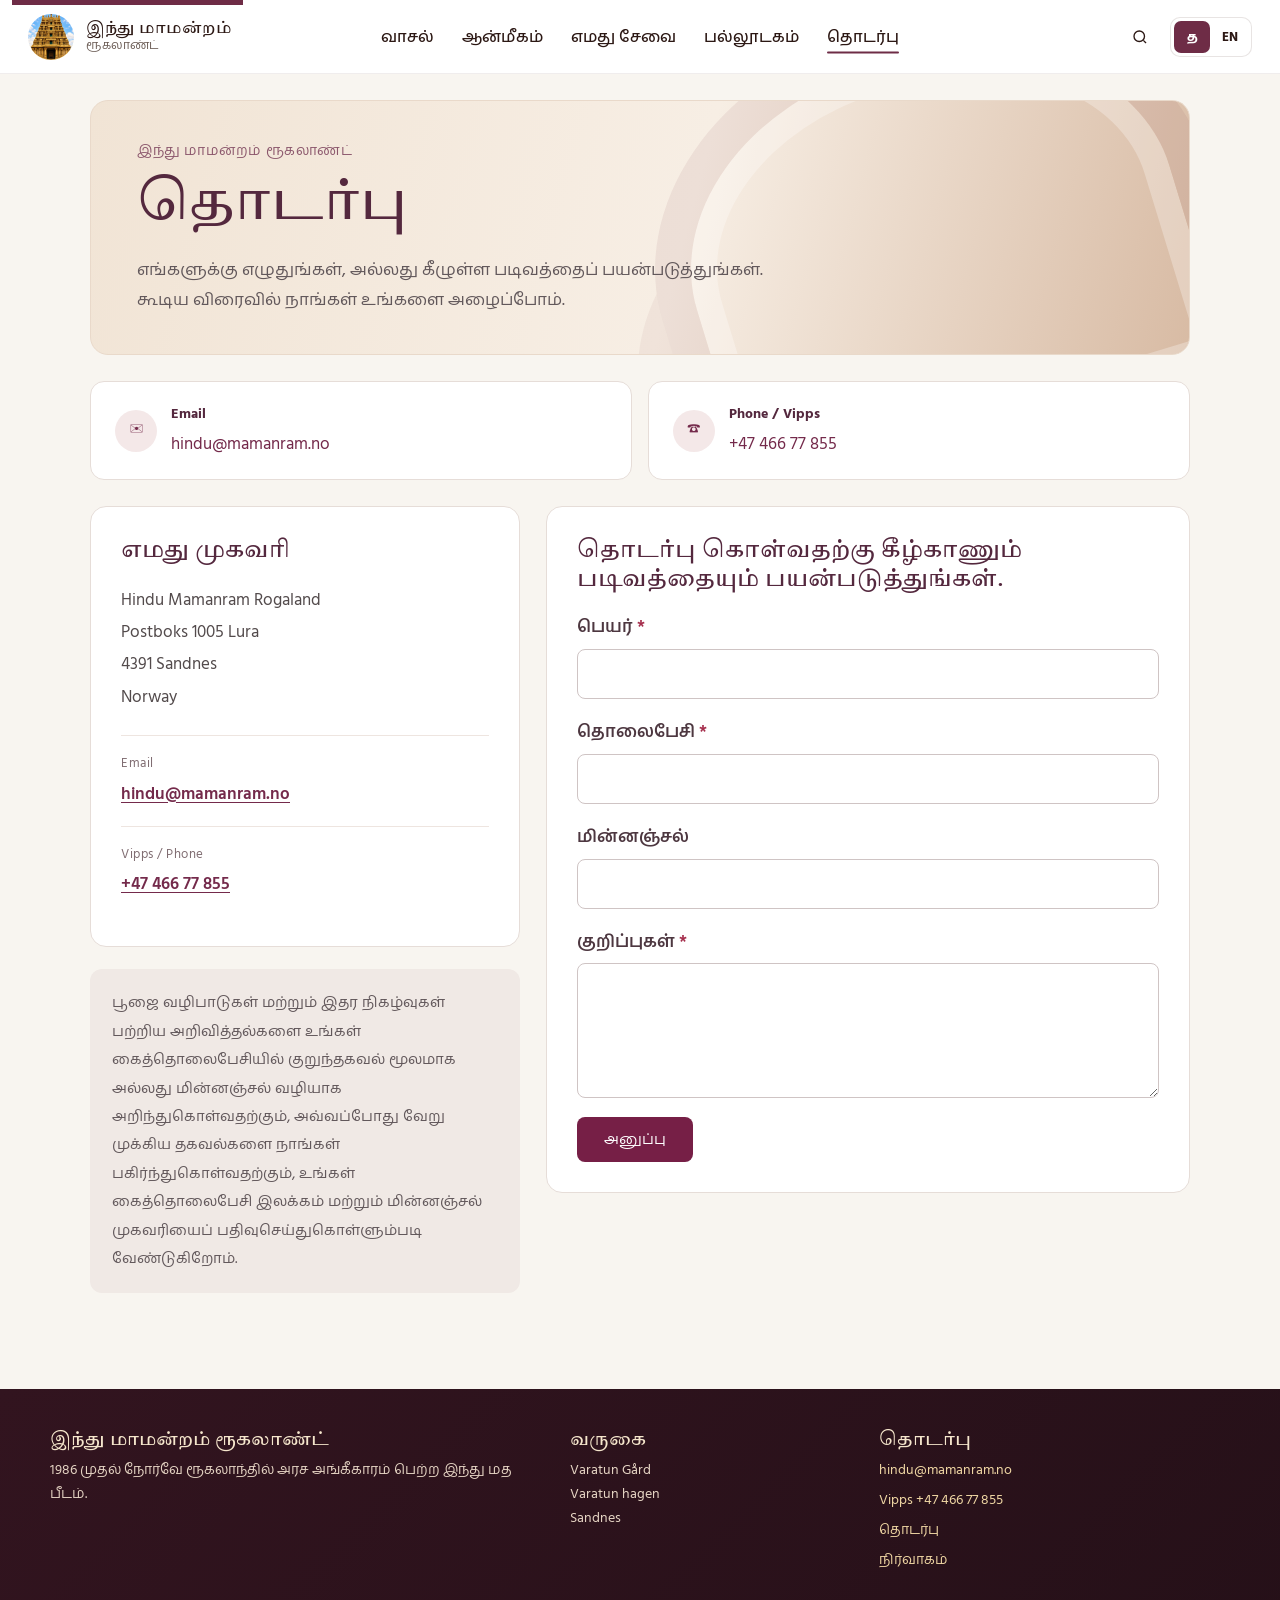
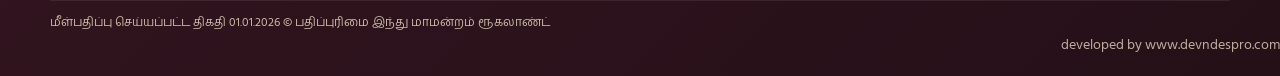
==== commit adefc1bc: "Add warm contact hero and quick contact links to responsive page" ====
--- a/contact.html
+++ b/contact.html
@@ -10,13 +10,15 @@
   <link href="https://fonts.googleapis.com/css2?family=Cormorant+Garamond:wght@500;600&family=Hind+Madurai:wght@400;500;600&family=Tiro+Tamil&display=swap" rel="stylesheet">
   <link rel="stylesheet" href="css/styles.css">
   <style>
-    .contact-page{background:#f8f5f0;padding:46px 0 80px}
+    .contact-page{background:#f8f5f0;padding:26px 0 80px}
     .contact-shell{max-width:1100px;margin:0 auto}
-    .contact-intro{max-width:780px;margin-bottom:36px}
+    .contact-intro{position:relative;isolation:isolate;overflow:hidden;max-width:none;min-height:230px;display:flex;flex-direction:column;justify-content:center;padding:38px 46px;margin-bottom:26px;border-radius:18px;background:linear-gradient(105deg,#f1e4d5 0%,#f7eee4 54%,#d8bba4 100%);border:1px solid #e9d9ca}
+    .contact-intro::after{content:"";position:absolute;z-index:-1;right:-30px;top:-80px;width:45%;height:380px;border:36px solid rgba(128,74,83,.09);border-radius:48% 48% 0 0;transform:rotate(-17deg);box-shadow:inset 0 0 0 26px rgba(255,255,255,.28),-70px 85px 0 -25px rgba(140,89,83,.07)}
     .contact-intro .eyebrow{color:#8b576c;font-size:.86rem;letter-spacing:.04em;margin:0 0 10px}
     .contact-intro h1{color:#54283e;font-size:clamp(2.2rem,4.2vw,3.3rem);line-height:1.3;margin:0 0 15px}
-    .contact-intro .lede{color:#62585b;font-size:1.05rem;line-height:1.8;margin:0}
-    .contact-layout{display:grid;grid-template-columns:minmax(0,.85fr) minmax(0,1.15fr);gap:26px;align-items:start}
+    .contact-intro .lede{color:#62585b;font-size:1.05rem;line-height:1.8;margin:0;max-width:650px}
+    .contact-quick{display:grid;grid-template-columns:repeat(2,minmax(0,1fr));gap:16px;margin-bottom:26px}.contact-quick a{display:flex;gap:14px;align-items:center;padding:20px 24px;background:#fff;border:1px solid #e6ddd8;border-radius:14px;color:#742a4b;text-decoration:none;min-width:0}.contact-quick a:hover{border-color:#a7788a;background:#fffaf7}.contact-quick strong{display:block;color:#54283e;font-size:.9rem;margin-bottom:3px}.contact-quick span{overflow-wrap:anywhere}.contact-quick-icon{width:42px;height:42px;flex:none;display:grid;place-items:center;border-radius:50%;background:#f4e8e8;color:#742a4b;font-size:1.2rem}
+    .contact-layout{display:grid;grid-template-columns:minmax(0,.8fr) minmax(0,1.2fr);gap:26px;align-items:start}
     .contact-details,.contact-message{background:#fff;border:1px solid #e6ddd8;border-radius:16px;padding:30px;min-width:0}
     .contact-details h2,.contact-message h2{color:#54283e;font-size:1.45rem;margin:0 0 18px}
     .contact-details address{font-style:normal;color:#534b4c;line-height:1.9;margin-bottom:22px}
@@ -24,17 +26,17 @@
     .contact-method-label{font-size:.8rem;letter-spacing:.04em;color:#806d72;margin:0 0 5px}
     .contact-method a{color:#742a4b;overflow-wrap:anywhere;font-weight:600;text-decoration:underline;text-underline-offset:3px}
     .contact-note{margin-top:22px;padding:20px 22px;background:#f0e9e5;border-radius:12px;color:#62585b;line-height:1.85;font-size:.96rem}
-    .contact-form{display:grid!important;grid-template-columns:1fr!important;gap:0!important;align-items:stretch!important;margin:0!important;width:100%!important}
+    .contact-form{display:grid!important;grid-template-columns:repeat(2,minmax(0,1fr))!important;column-gap:16px!important;gap:0!important;align-items:stretch!important;margin:0!important;width:100%!important}
     .contact-form>p:first-child{color:#62585b;line-height:1.75;margin:0 0 22px}
-    .contact-form label{display:block!important;margin:0 0 7px!important;font-weight:600;color:#4d3740}
-    .contact-form input,.contact-form textarea{display:block!important;width:100%!important;min-width:0!important;max-width:100%!important;box-sizing:border-box!important;margin:0 0 19px!important;padding:12px 14px!important;border:1px solid #cfc4c4!important;border-radius:8px!important;background:#fff!important;color:#352d31!important;font:inherit!important;font-size:1rem!important;line-height:1.5!important}
+    .contact-form label{grid-column:1/-1;display:block!important;margin:0 0 7px!important;font-weight:600;color:#4d3740}
+    .contact-form input,.contact-form textarea{grid-column:1/-1;display:block!important;width:100%!important;min-width:0!important;max-width:100%!important;box-sizing:border-box!important;margin:0 0 19px!important;padding:12px 14px!important;border:1px solid #cfc4c4!important;border-radius:8px!important;background:#fff!important;color:#352d31!important;font:inherit!important;font-size:1rem!important;line-height:1.5!important}
     .contact-form textarea{min-height:135px!important;resize:vertical!important}
     .contact-form input:focus-visible,.contact-form textarea:focus-visible{outline:2px solid #8b4663!important;outline-offset:2px}
     .contact-form button{justify-self:start;min-height:44px;padding:11px 26px;cursor:pointer}
     .contact-form .form-ok{margin:16px 0 0;color:#345e45;line-height:1.6}
     .contact-form .req{color:#a52e4c}
-    @media(max-width:800px){.contact-page{padding:30px 0 55px}.contact-layout{grid-template-columns:1fr;gap:18px}.contact-details,.contact-message{padding:23px}.contact-intro{margin-bottom:26px}}
-    @media(max-width:440px){.contact-details,.contact-message{padding:19px}.contact-form button{width:100%;justify-self:stretch}}
+    @media(max-width:800px){.contact-page{padding:22px 0 55px}.contact-intro{min-height:180px;padding:28px}.contact-quick{grid-template-columns:1fr;gap:12px}.contact-layout{grid-template-columns:1fr;gap:18px}.contact-details,.contact-message{padding:23px}.contact-intro{margin-bottom:26px}}
+    @media(max-width:440px){.contact-intro{padding:24px 20px}.contact-quick a{padding:16px}.contact-details,.contact-message{padding:19px}.contact-form button{width:100%;justify-self:stretch}}
   </style>
 </head>
 <body data-page="contact" data-title-ta="தொடர்பு — இந்து மாமன்றம் ரூகலாண்ட்" data-title-en="Contact — Hindu Mamanram Rogaland">
@@ -46,6 +48,10 @@
         <h1 data-i18n="contact.title">தொடர்பு</h1>
         <p class="lede" data-i18n="contact.lead">எங்களுக்கு எழுதுங்கள், அல்லது கீழுள்ள படிவத்தைப் பயன்படுத்துங்கள். கூடிய விரைவில் நாங்கள் உங்களை அழைப்போம்.</p>
       </header>
+      <div class="contact-quick" aria-label="Quick contact">
+        <a href="mailto:hindu@mamanram.no"><span class="contact-quick-icon" aria-hidden="true">✉</span><span><strong>Email</strong>hindu@mamanram.no</span></a>
+        <a href="tel:+4746677855"><span class="contact-quick-icon" aria-hidden="true">☎</span><span><strong>Phone / Vipps</strong>+47 466 77 855</span></a>
+      </div>
       <div class="contact-layout">
         <section aria-labelledby="contact-address-title">
           <div class="contact-details">
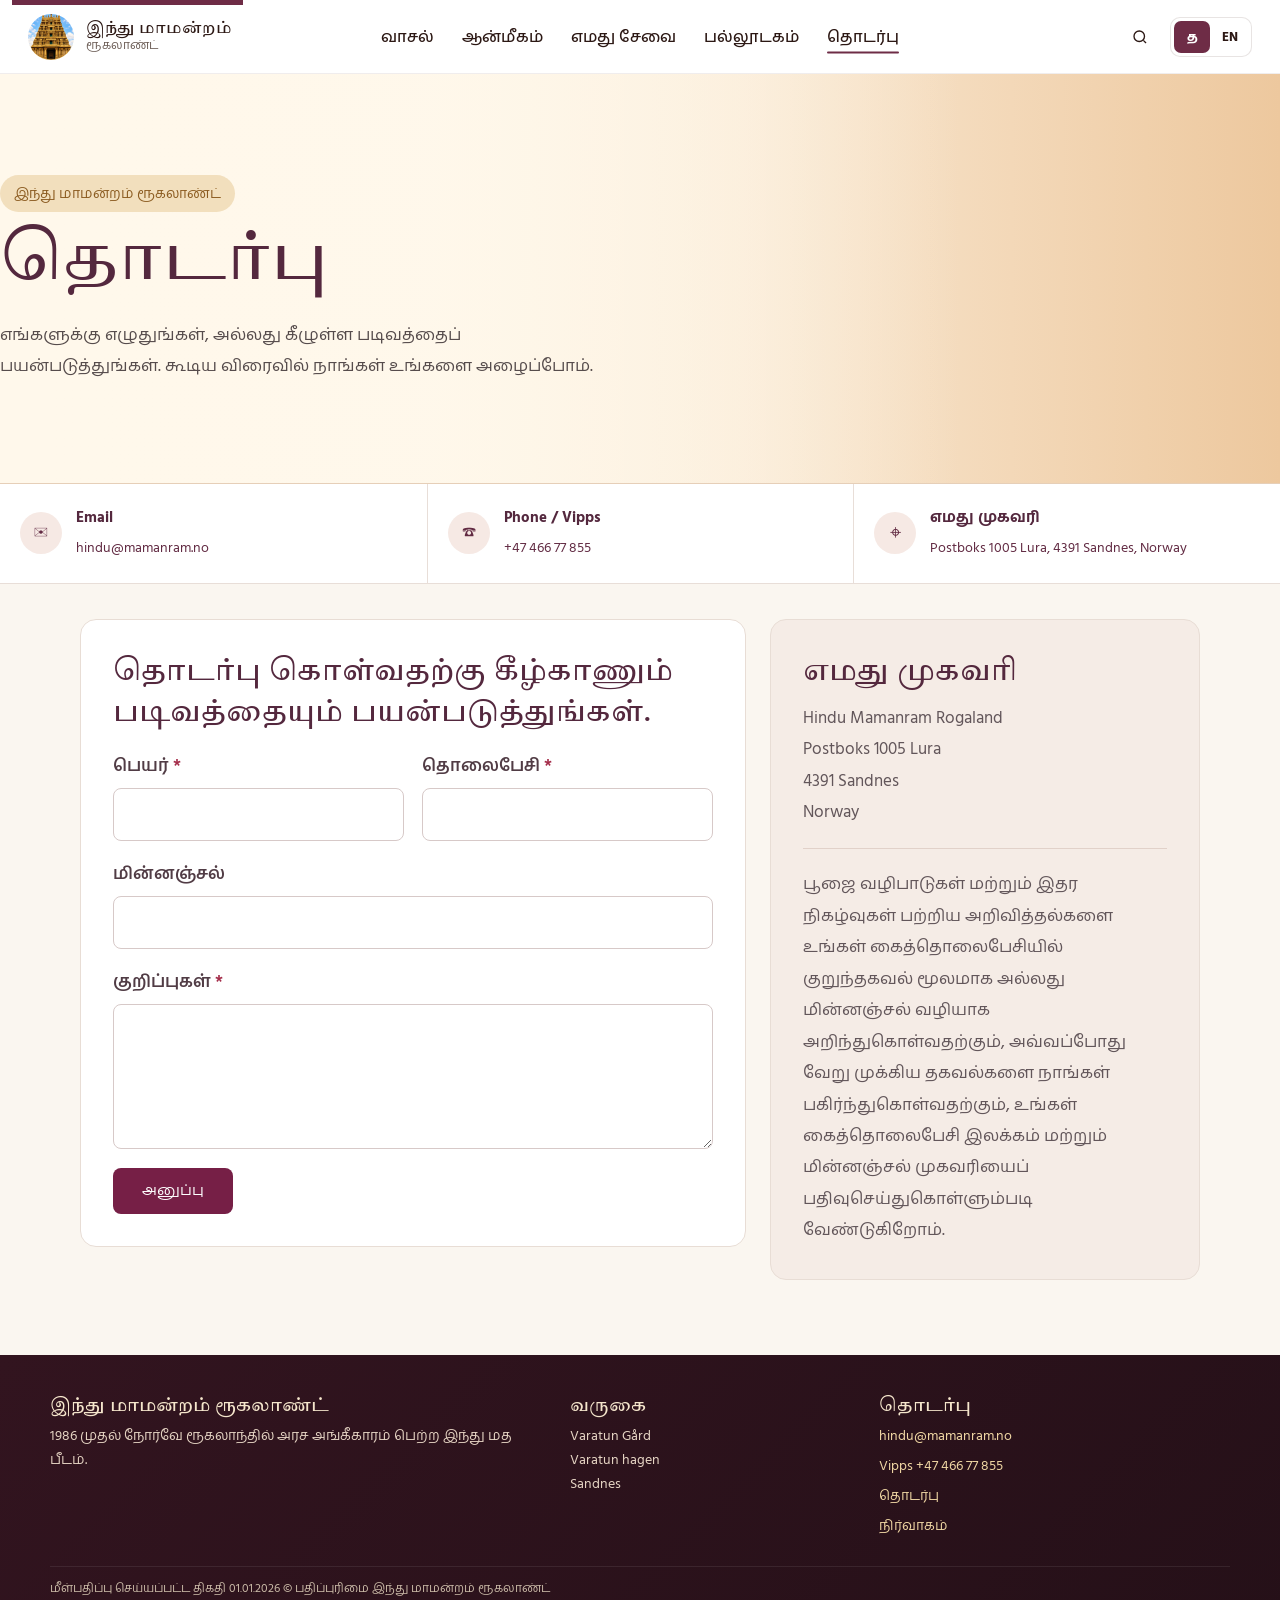
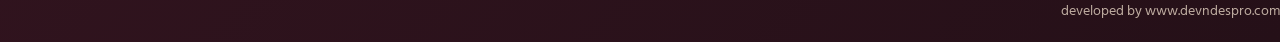
==== commit b2889499: "Create full-bleed contact hero and streamlined responsive contact form" ====
--- a/contact.html
+++ b/contact.html
@@ -10,79 +10,80 @@
   <link href="https://fonts.googleapis.com/css2?family=Cormorant+Garamond:wght@500;600&family=Hind+Madurai:wght@400;500;600&family=Tiro+Tamil&display=swap" rel="stylesheet">
   <link rel="stylesheet" href="css/styles.css">
   <style>
-    .contact-page{background:#f8f5f0;padding:26px 0 80px}
-    .contact-shell{max-width:1100px;margin:0 auto}
-    .contact-intro{position:relative;isolation:isolate;overflow:hidden;max-width:none;min-height:230px;display:flex;flex-direction:column;justify-content:center;padding:38px 46px;margin-bottom:26px;border-radius:18px;background:linear-gradient(105deg,#f1e4d5 0%,#f7eee4 54%,#d8bba4 100%);border:1px solid #e9d9ca}
-    .contact-intro::after{content:"";position:absolute;z-index:-1;right:-30px;top:-80px;width:45%;height:380px;border:36px solid rgba(128,74,83,.09);border-radius:48% 48% 0 0;transform:rotate(-17deg);box-shadow:inset 0 0 0 26px rgba(255,255,255,.28),-70px 85px 0 -25px rgba(140,89,83,.07)}
-    .contact-intro .eyebrow{color:#8b576c;font-size:.86rem;letter-spacing:.04em;margin:0 0 10px}
-    .contact-intro h1{color:#54283e;font-size:clamp(2.2rem,4.2vw,3.3rem);line-height:1.3;margin:0 0 15px}
-    .contact-intro .lede{color:#62585b;font-size:1.05rem;line-height:1.8;margin:0;max-width:650px}
-    .contact-quick{display:grid;grid-template-columns:repeat(2,minmax(0,1fr));gap:16px;margin-bottom:26px}.contact-quick a{display:flex;gap:14px;align-items:center;padding:20px 24px;background:#fff;border:1px solid #e6ddd8;border-radius:14px;color:#742a4b;text-decoration:none;min-width:0}.contact-quick a:hover{border-color:#a7788a;background:#fffaf7}.contact-quick strong{display:block;color:#54283e;font-size:.9rem;margin-bottom:3px}.contact-quick span{overflow-wrap:anywhere}.contact-quick-icon{width:42px;height:42px;flex:none;display:grid;place-items:center;border-radius:50%;background:#f4e8e8;color:#742a4b;font-size:1.2rem}
-    .contact-layout{display:grid;grid-template-columns:minmax(0,.8fr) minmax(0,1.2fr);gap:26px;align-items:start}
-    .contact-details,.contact-message{background:#fff;border:1px solid #e6ddd8;border-radius:16px;padding:30px;min-width:0}
-    .contact-details h2,.contact-message h2{color:#54283e;font-size:1.45rem;margin:0 0 18px}
-    .contact-details address{font-style:normal;color:#534b4c;line-height:1.9;margin-bottom:22px}
-    .contact-method{padding:17px 0;border-top:1px solid #eee5e0}
-    .contact-method-label{font-size:.8rem;letter-spacing:.04em;color:#806d72;margin:0 0 5px}
-    .contact-method a{color:#742a4b;overflow-wrap:anywhere;font-weight:600;text-decoration:underline;text-underline-offset:3px}
-    .contact-note{margin-top:22px;padding:20px 22px;background:#f0e9e5;border-radius:12px;color:#62585b;line-height:1.85;font-size:.96rem}
-    .contact-form{display:grid!important;grid-template-columns:repeat(2,minmax(0,1fr))!important;column-gap:16px!important;gap:0!important;align-items:stretch!important;margin:0!important;width:100%!important}
-    .contact-form>p:first-child{color:#62585b;line-height:1.75;margin:0 0 22px}
-    .contact-form label{grid-column:1/-1;display:block!important;margin:0 0 7px!important;font-weight:600;color:#4d3740}
-    .contact-form input,.contact-form textarea{grid-column:1/-1;display:block!important;width:100%!important;min-width:0!important;max-width:100%!important;box-sizing:border-box!important;margin:0 0 19px!important;padding:12px 14px!important;border:1px solid #cfc4c4!important;border-radius:8px!important;background:#fff!important;color:#352d31!important;font:inherit!important;font-size:1rem!important;line-height:1.5!important}
-    .contact-form textarea{min-height:135px!important;resize:vertical!important}
-    .contact-form input:focus-visible,.contact-form textarea:focus-visible{outline:2px solid #8b4663!important;outline-offset:2px}
-    .contact-form button{justify-self:start;min-height:44px;padding:11px 26px;cursor:pointer}
-    .contact-form .form-ok{margin:16px 0 0;color:#345e45;line-height:1.6}
-    .contact-form .req{color:#a52e4c}
-    @media(max-width:800px){.contact-page{padding:22px 0 55px}.contact-intro{min-height:180px;padding:28px}.contact-quick{grid-template-columns:1fr;gap:12px}.contact-layout{grid-template-columns:1fr;gap:18px}.contact-details,.contact-message{padding:23px}.contact-intro{margin-bottom:26px}}
-    @media(max-width:440px){.contact-intro{padding:24px 20px}.contact-quick a{padding:16px}.contact-details,.contact-message{padding:19px}.contact-form button{width:100%;justify-self:stretch}}
+    .contact-page{background:#faf6f0;padding:0 0 75px}
+    .contact-shell{max-width:1120px;margin:0 auto}
+    .contact-hero{position:relative;min-height:410px;background:linear-gradient(90deg,#fff8eb 0%,#f9e8d2 58%,#edc89e 100%);overflow:hidden;display:flex;align-items:center;border-bottom:1px solid #e6cfb8}
+    .contact-hero::before{content:"";position:absolute;inset:0 0 0 47%;background-image:url('assets/contact-banner-art.png');background-size:cover;background-position:center right;background-repeat:no-repeat}
+    .contact-hero::after{content:"";position:absolute;inset:0;background:linear-gradient(90deg,#fff8eb 0%,rgba(255,248,235,.97) 34%,rgba(255,248,235,.66) 51%,transparent 75%);pointer-events:none}
+    .contact-hero-inner{position:relative;z-index:1;width:100%;padding:55px 0}
+    .contact-intro{max-width:650px}
+    .contact-intro .eyebrow{display:inline-block;background:#f2dfbd;border-radius:99px;padding:7px 14px;color:#8b5b20;font-size:.86rem;margin:0 0 13px}
+    .contact-intro h1{color:#54283e;font-size:clamp(2.8rem,5vw,4.6rem);line-height:1.2;margin:0 0 18px}
+    .contact-intro .lede{color:#564c4c;font-size:1.08rem;line-height:1.8;margin:0;max-width:610px}
+    .contact-content{padding-top:0}
+    .contact-quick{display:grid;grid-template-columns:repeat(3,minmax(0,1fr));background:#fff;border-bottom:1px solid #e8ded8;gap:0;margin-bottom:35px}
+    .contact-quick-item{display:flex;align-items:center;gap:14px;padding:22px 20px;min-width:0;color:#622b43;text-decoration:none}
+    .contact-quick-item+.contact-quick-item{border-left:1px solid #e8ded8}
+    .contact-quick-icon{display:grid;place-items:center;flex:none;width:42px;height:42px;border-radius:50%;background:#f6e9e4;font-size:1.25rem}
+    .contact-quick-item strong{display:block;font-size:.92rem;color:#54283e;margin-bottom:5px}
+    .contact-quick-item span:last-child{overflow-wrap:anywhere;font-size:.9rem}
+    .contact-layout{display:grid;grid-template-columns:minmax(0,1.55fr) minmax(0,1fr);gap:24px;align-items:start}
+    .contact-message,.contact-note-panel{background:#fff;border:1px solid #e8ddd5;border-radius:16px;padding:32px;min-width:0}
+    .contact-message h2,.contact-note-panel h2{color:#54283e;font-size:clamp(1.4rem,2.3vw,1.85rem);line-height:1.4;margin:0 0 10px}
+    .contact-note-panel{background:#f5ece6}
+    .contact-note-panel p{color:#62565a;line-height:1.85;margin:0}
+    .contact-form{display:grid!important;grid-template-columns:repeat(2,minmax(0,1fr))!important;gap:0 18px!important;margin:18px 0 0!important;width:100%!important}
+    .contact-field{min-width:0}
+    .contact-field.wide{grid-column:1/-1}
+    .contact-field label{display:block!important;color:#513c45;font-weight:600;margin:0 0 7px!important}
+    .contact-field input,.contact-field textarea{display:block!important;box-sizing:border-box!important;width:100%!important;min-width:0!important;max-width:100%!important;border:1px solid #d7c9c8!important;background:#fff!important;border-radius:8px!important;padding:12px 13px!important;margin:0 0 19px!important;font:inherit!important;font-size:1rem!important;color:#352e32!important}
+    .contact-field textarea{min-height:145px!important;resize:vertical}
+    .contact-field input:focus-visible,.contact-field textarea:focus-visible{outline:2px solid #8b4663;outline-offset:2px}
+    .contact-form button{grid-column:1/-1;justify-self:start;min-height:46px;padding:11px 28px}
+    .contact-form .form-ok{grid-column:1/-1;margin-top:15px;color:#2d694c}
+    .contact-form .req{color:#a42d4a}
+    @media(max-width:850px){.contact-hero{min-height:330px}.contact-hero::before{inset:0 0 0 35%}.contact-layout{grid-template-columns:1fr}.contact-quick{grid-template-columns:1fr}.contact-quick-item+.contact-quick-item{border-left:0;border-top:1px solid #e8ded8}.contact-quick-item{padding:15px 20px}}
+    @media(max-width:560px){.contact-hero{min-height:300px}.contact-hero::before{inset:0 0 0 25%;opacity:.45}.contact-hero::after{background:linear-gradient(90deg,rgba(255,248,235,.98),rgba(255,248,235,.75))}.contact-hero-inner{padding:36px 0}.contact-message,.contact-note-panel{padding:22px}.contact-form{grid-template-columns:1fr!important}.contact-field{grid-column:1/-1}.contact-form button{width:100%}}
   </style>
 </head>
 <body data-page="contact" data-title-ta="தொடர்பு — இந்து மாமன்றம் ரூகலாண்ட்" data-title-en="Contact — Hindu Mamanram Rogaland">
   <header id="site-header"></header>
   <main id="main" class="contact-page">
-    <div class="wrap contact-shell">
-      <header class="contact-intro">
-        <p class="eyebrow" data-i18n="contact.eyebrow">இந்து மாமன்றம் ரூகலாண்ட்</p>
-        <h1 data-i18n="contact.title">தொடர்பு</h1>
-        <p class="lede" data-i18n="contact.lead">எங்களுக்கு எழுதுங்கள், அல்லது கீழுள்ள படிவத்தைப் பயன்படுத்துங்கள். கூடிய விரைவில் நாங்கள் உங்களை அழைப்போம்.</p>
-      </header>
-      <div class="contact-quick" aria-label="Quick contact">
-        <a href="mailto:hindu@mamanram.no"><span class="contact-quick-icon" aria-hidden="true">✉</span><span><strong>Email</strong>hindu@mamanram.no</span></a>
-        <a href="tel:+4746677855"><span class="contact-quick-icon" aria-hidden="true">☎</span><span><strong>Phone / Vipps</strong>+47 466 77 855</span></a>
+    <section class="contact-hero" aria-labelledby="contact-title">
+      <div class="wrap contact-hero-inner">
+        <div class="contact-intro">
+          <p class="eyebrow" data-i18n="contact.eyebrow">இந்து மாமன்றம் ரூகலாண்ட்</p>
+          <h1 id="contact-title" data-i18n="contact.title">தொடர்பு</h1>
+          <p class="lede" data-i18n="contact.lead">எங்களுக்கு எழுதுங்கள், அல்லது கீழுள்ள படிவத்தைப் பயன்படுத்துங்கள். கூடிய விரைவில் நாங்கள் உங்களை அழைப்போம்.</p>
+        </div>
       </div>
+    </section>
+    <div class="contact-quick">
+      <div class="wrap" style="display:contents">
+        <a class="contact-quick-item" href="mailto:hindu@mamanram.no"><span class="contact-quick-icon" aria-hidden="true">✉</span><span><strong>Email</strong>hindu@mamanram.no</span></a>
+        <a class="contact-quick-item" href="tel:+4746677855"><span class="contact-quick-icon" aria-hidden="true">☎</span><span><strong>Phone / Vipps</strong>+47 466 77 855</span></a>
+        <div class="contact-quick-item"><span class="contact-quick-icon" aria-hidden="true">⌖</span><span><strong data-i18n="contact.address">எமது முகவரி</strong>Postboks 1005 Lura, 4391 Sandnes, Norway</span></div>
+      </div>
+    </div>
+    <div class="wrap contact-shell contact-content">
       <div class="contact-layout">
-        <section aria-labelledby="contact-address-title">
-          <div class="contact-details">
-            <h2 id="contact-address-title" data-i18n="contact.address">எமது முகவரி</h2>
-            <address>Hindu Mamanram Rogaland<br>Postboks 1005 Lura<br>4391 Sandnes<br>Norway</address>
-            <div class="contact-method">
-              <p class="contact-method-label">Email</p>
-              <a href="mailto:hindu@mamanram.no">hindu@mamanram.no</a>
-            </div>
-            <div class="contact-method">
-              <p class="contact-method-label">Vipps / Phone</p>
-              <a href="tel:+4746677855">+47 466 77 855</a>
-            </div>
-          </div>
-          <p class="contact-note" data-i18n="contact.note">பூஜை வழிபாடுகள் மற்றும் இதர நிகழ்வுகள் பற்றிய அறிவித்தல்களை உங்கள் கைத்தொலைபேசியில் குறுந்தகவல் மூலமாக அல்லது மின்னஞ்சல் வழியாக அறிந்துகொள்வதற்கும், அவ்வப்போது வேறு முக்கிய தகவல்களை நாங்கள் பகிர்ந்துகொள்வதற்கும், உங்கள் கைத்தொலைபேசி இலக்கம் மற்றும் மின்னஞ்சல் முகவரியைப் பதிவுசெய்துகொள்ளும்படி வேண்டுகிறோம்.</p>
-        </section>
-        <section class="contact-message" aria-labelledby="contact-message-title">
-          <h2 id="contact-message-title" data-i18n="contact.form">தொடர்பு கொள்வதற்கு கீழ்காணும் படிவத்தையும் பயன்படுத்துங்கள்.</h2>
+        <section class="contact-message" aria-labelledby="contact-form-heading">
+          <h2 id="contact-form-heading" data-i18n="contact.form">தொடர்பு கொள்வதற்கு கீழ்காணும் படிவத்தையும் பயன்படுத்துங்கள்.</h2>
           <form class="contact-form" id="contact-form">
-            <label for="c-name"><span data-i18n="contact.name">பெயர்</span> <span class="req">*</span></label>
-            <input id="c-name" name="entry.1771416670" required autocomplete="name">
-            <label for="c-phone"><span data-i18n="contact.phone">தொலைபேசி</span> <span class="req">*</span></label>
-            <input id="c-phone" name="entry.1955140266" type="tel" required autocomplete="tel">
-            <label for="c-email"><span data-i18n="contact.email">மின்னஞ்சல்</span></label>
-            <input id="c-email" name="entry.661581145" type="email" autocomplete="email">
-            <label for="c-remarks"><span data-i18n="contact.remarks">குறிப்புகள்</span> <span class="req">*</span></label>
-            <textarea id="c-remarks" name="entry.252900192" required></textarea>
+            <div class="contact-field"><label for="c-name"><span data-i18n="contact.name">பெயர்</span> <span class="req">*</span></label><input id="c-name" name="entry.1771416670" required autocomplete="name"></div>
+            <div class="contact-field"><label for="c-phone"><span data-i18n="contact.phone">தொலைபேசி</span> <span class="req">*</span></label><input id="c-phone" name="entry.1955140266" type="tel" required autocomplete="tel"></div>
+            <div class="contact-field wide"><label for="c-email"><span data-i18n="contact.email">மின்னஞ்சல்</span></label><input id="c-email" name="entry.661581145" type="email" autocomplete="email"></div>
+            <div class="contact-field wide"><label for="c-remarks"><span data-i18n="contact.remarks">குறிப்புகள்</span> <span class="req">*</span></label><textarea id="c-remarks" name="entry.252900192" required></textarea></div>
             <button class="btn btn-primary" type="submit"><span data-i18n="contact.send">அனுப்பு</span></button>
             <p class="form-ok" id="form-ok" hidden data-i18n="contact.sent">உங்கள் செய்தி அனுப்பப்பட்டது. கூடிய விரைவில் நாங்கள் உங்களை அழைப்போம்.</p>
           </form>
         </section>
+        <aside class="contact-note-panel" aria-label="Additional contact information">
+          <h2 data-i18n="contact.address">எமது முகவரி</h2>
+          <p>Hindu Mamanram Rogaland<br>Postboks 1005 Lura<br>4391 Sandnes<br>Norway</p>
+          <hr style="border:0;border-top:1px solid #e1d1c9;margin:20px 0">
+          <p data-i18n="contact.note">பூஜை வழிபாடுகள் மற்றும் இதர நிகழ்வுகள் பற்றிய அறிவித்தல்களை உங்கள் கைத்தொலைபேசியில் குறுந்தகவல் மூலமாக அல்லது மின்னஞ்சல் வழியாக அறிந்துகொள்வதற்கும், அவ்வப்போது வேறு முக்கிய தகவல்களை நாங்கள் பகிர்ந்துகொள்வதற்கும், உங்கள் கைத்தொலைபேசி இலக்கம் மற்றும் மின்னஞ்சல் முகவரியைப் பதிவுசெய்துகொள்ளும்படி வேண்டுகிறோம்.</p>
+        </aside>
       </div>
     </div>
   </main>
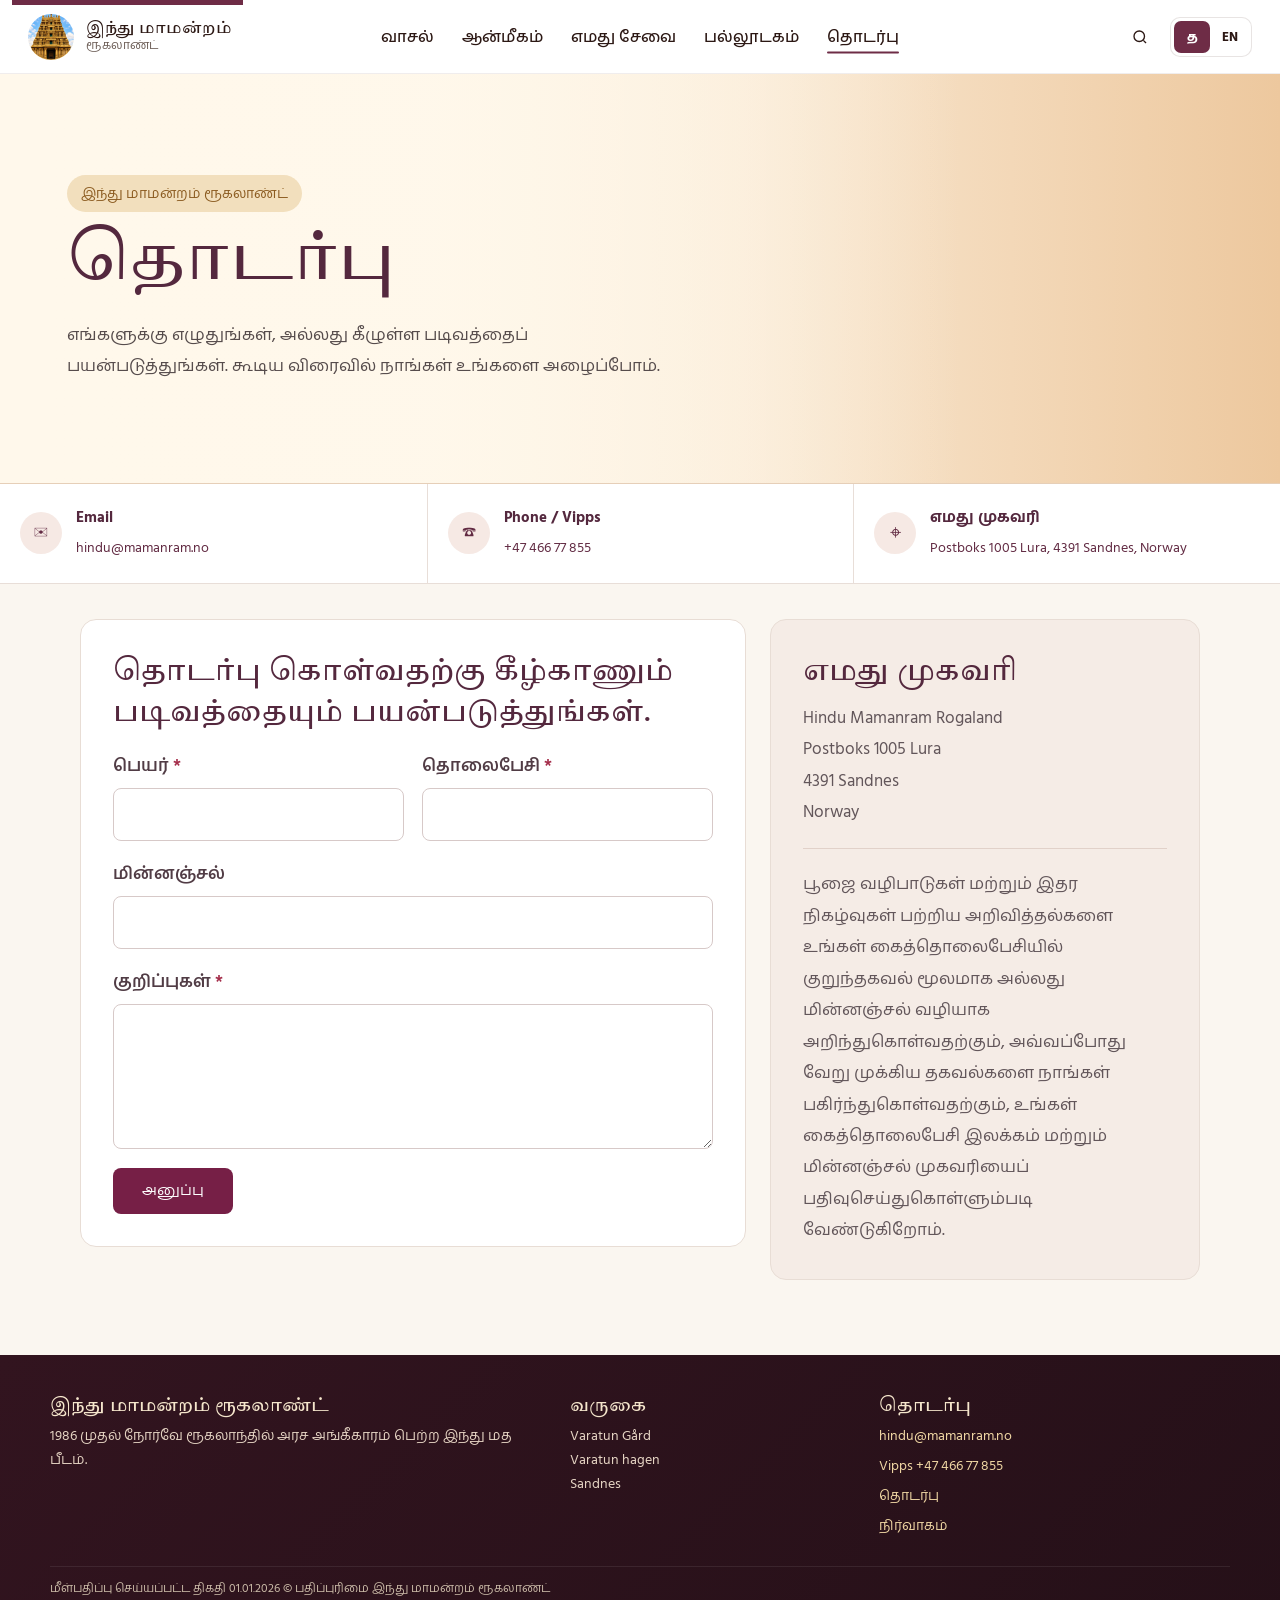
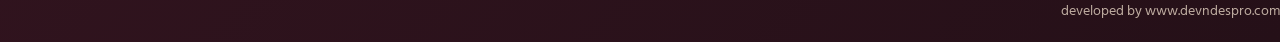
==== commit 0923d44f: "Align contact hero text with worship page content gutters" ====
--- a/contact.html
+++ b/contact.html
@@ -15,8 +15,8 @@
     .contact-hero{position:relative;min-height:410px;background:linear-gradient(90deg,#fff8eb 0%,#f9e8d2 58%,#edc89e 100%);overflow:hidden;display:flex;align-items:center;border-bottom:1px solid #e6cfb8}
     .contact-hero::before{content:"";position:absolute;inset:0 0 0 47%;background-image:url('assets/contact-banner-art.png');background-size:cover;background-position:center right;background-repeat:no-repeat}
     .contact-hero::after{content:"";position:absolute;inset:0;background:linear-gradient(90deg,#fff8eb 0%,rgba(255,248,235,.97) 34%,rgba(255,248,235,.66) 51%,transparent 75%);pointer-events:none}
-    .contact-hero-inner{position:relative;z-index:1;width:100%;padding:55px 0}
-    .contact-intro{max-width:650px}
+    .contact-hero-inner{position:relative;z-index:1;width:100%;max-width:1700px;margin-inline:auto;box-sizing:border-box;padding:55px clamp(24px,5.2vw,100px)}
+    .contact-intro{max-width:690px}
     .contact-intro .eyebrow{display:inline-block;background:#f2dfbd;border-radius:99px;padding:7px 14px;color:#8b5b20;font-size:.86rem;margin:0 0 13px}
     .contact-intro h1{color:#54283e;font-size:clamp(2.8rem,5vw,4.6rem);line-height:1.2;margin:0 0 18px}
     .contact-intro .lede{color:#564c4c;font-size:1.08rem;line-height:1.8;margin:0;max-width:610px}
@@ -43,7 +43,7 @@
     .contact-form .form-ok{grid-column:1/-1;margin-top:15px;color:#2d694c}
     .contact-form .req{color:#a42d4a}
     @media(max-width:850px){.contact-hero{min-height:330px}.contact-hero::before{inset:0 0 0 35%}.contact-layout{grid-template-columns:1fr}.contact-quick{grid-template-columns:1fr}.contact-quick-item+.contact-quick-item{border-left:0;border-top:1px solid #e8ded8}.contact-quick-item{padding:15px 20px}}
-    @media(max-width:560px){.contact-hero{min-height:300px}.contact-hero::before{inset:0 0 0 25%;opacity:.45}.contact-hero::after{background:linear-gradient(90deg,rgba(255,248,235,.98),rgba(255,248,235,.75))}.contact-hero-inner{padding:36px 0}.contact-message,.contact-note-panel{padding:22px}.contact-form{grid-template-columns:1fr!important}.contact-field{grid-column:1/-1}.contact-form button{width:100%}}
+    @media(max-width:560px){.contact-hero{min-height:300px}.contact-hero::before{inset:0 0 0 25%;opacity:.45}.contact-hero::after{background:linear-gradient(90deg,rgba(255,248,235,.98),rgba(255,248,235,.75))}.contact-hero-inner{padding:36px 22px}.contact-message,.contact-note-panel{padding:22px}.contact-form{grid-template-columns:1fr!important}.contact-field{grid-column:1/-1}.contact-form button{width:100%}}
   </style>
 </head>
 <body data-page="contact" data-title-ta="தொடர்பு — இந்து மாமன்றம் ரூகலாண்ட்" data-title-en="Contact — Hindu Mamanram Rogaland">
